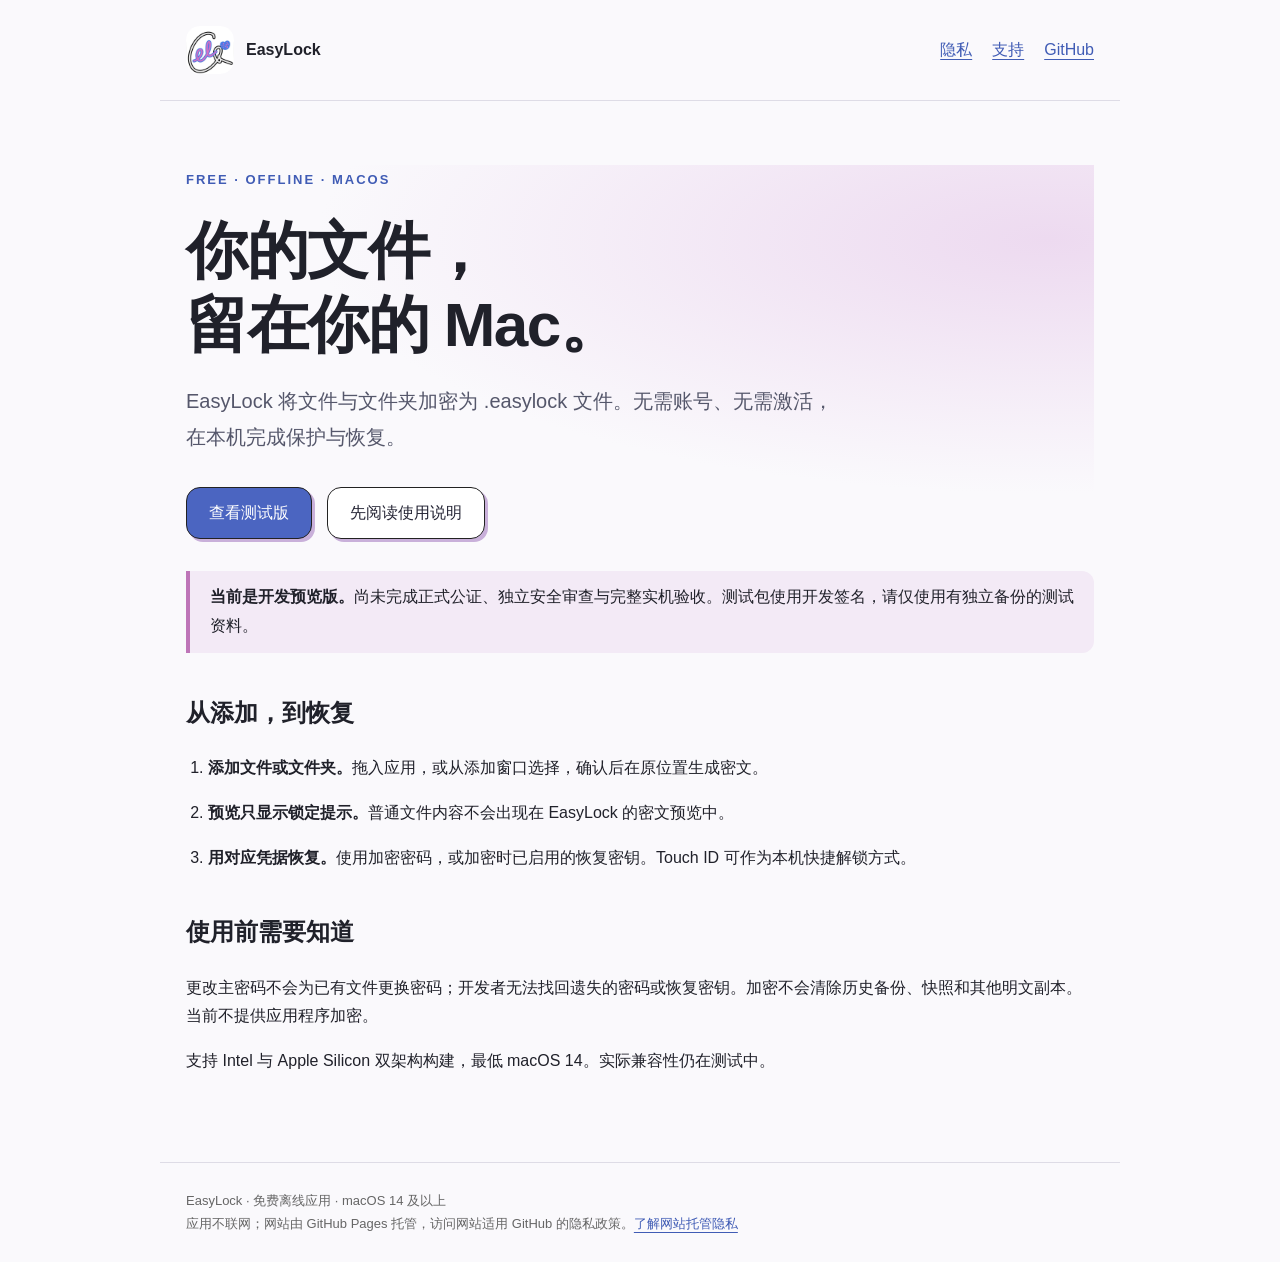
==== docs/index.html @ 99bdc1bb "Prepare preview release documentation and public support pages" ====
<!doctype html><html lang="zh-CN"><head><meta charset="utf-8"><meta name="viewport" content="width=device-width,initial-scale=1"><meta name="description" content="EasyLock：免费、离线的 macOS 文件加密工具。查看测试版本、隐私说明与使用支持。"><title>本地保护，轻松恢复 · EasyLock</title><link rel="icon" href="icon.png"><link rel="stylesheet" href="style.css"></head><body><header><a class="brand" href="index.html"><img src="icon.png" alt="">EasyLock</a><nav aria-label="主导航"><a href="privacy.html">隐私</a><a href="support.html">支持</a><a href="https://github.com/YQYQYQ123abc/EasyLock">GitHub</a></nav></header><main><section class="hero"><span class="eyebrow">FREE · OFFLINE · MACOS</span><h1>你的文件，<br>留在你的 Mac。</h1><p class="lead">EasyLock 将文件与文件夹加密为 .easylock 文件。无需账号、无需激活，在本机完成保护与恢复。</p><div class="actions"><a class="button primary" href="https://github.com/YQYQYQ123abc/EasyLock/releases/tag/v0.8.0-preview.1">查看测试版</a><a class="button" href="support.html">先阅读使用说明</a></div></section><p class="note"><strong>当前是开发预览版。</strong>尚未完成正式公证、独立安全审查与完整实机验收。测试包使用开发签名，请仅使用有独立备份的测试资料。</p><h2>从添加，到恢复</h2><ol class="steps"><li><strong>添加文件或文件夹。</strong>拖入应用，或从添加窗口选择，确认后在原位置生成密文。</li><li><strong>预览只显示锁定提示。</strong>普通文件内容不会出现在 EasyLock 的密文预览中。</li><li><strong>用对应凭据恢复。</strong>使用加密密码，或加密时已启用的恢复密钥。Touch ID 可作为本机快捷解锁方式。</li></ol><h2>使用前需要知道</h2><p>更改主密码不会为已有文件更换密码；开发者无法找回遗失的密码或恢复密钥。加密不会清除历史备份、快照和其他明文副本。当前不提供应用程序加密。</p><p>支持 Intel 与 Apple Silicon 双架构构建，最低 macOS 14。实际兼容性仍在测试中。</p></main><footer>EasyLock · 免费离线应用 · macOS 14 及以上<br>应用不联网；网站由 GitHub Pages 托管，访问网站适用 GitHub 的隐私政策。<a href="https://docs.github.com/en/site-policy/privacy-policies/github-general-privacy-statement">了解网站托管隐私</a></footer></body></html>
---- docs/style.css ----
*{box-sizing:border-box}body{margin:0;background:#faf9fc;color:#20212a;font:16px/1.8 -apple-system,BlinkMacSystemFont,"Segoe UI",sans-serif}a{color:#405cb5;text-underline-offset:4px}header,main,footer{max-width:960px;margin:auto;padding:26px}header{display:flex;align-items:center;justify-content:space-between;gap:20px;border-bottom:1px solid #dedce6}header img{width:48px;height:48px;border-radius:14px}.brand{display:flex;align-items:center;gap:12px;font-weight:750;color:inherit;text-decoration:none}nav{display:flex;gap:20px;flex-wrap:wrap}main{padding-top:64px;padding-bottom:70px}h1{font-size:clamp(36px,6vw,62px);line-height:1.2;letter-spacing:-1.5px;margin:20px 0}h2{margin-top:38px;font-size:24px}.lead{font-size:20px;color:#55576b;max-width:660px}.eyebrow{color:#405cb5;letter-spacing:2px;font-size:13px;font-weight:700}.hero{background:radial-gradient(at 95% 20%,#eddaf0,transparent 60%)}.actions{display:flex;gap:15px;flex-wrap:wrap;margin:32px 0}.button{display:inline-block;border:1.5px solid #222;border-radius:14px;padding:11px 22px;text-decoration:none;background:#fff;color:#252535;box-shadow:3px 3px 0 #c9b0da}.primary{background:#4b65c1;color:white}.note{border-left:4px solid #be75b8;padding:12px 20px;background:#f3eaf6;border-radius:0 12px 12px 0}.steps{padding-left:22px}.steps li{margin:16px 0}.policy{white-space:pre-wrap;overflow-wrap:anywhere;max-width:780px}footer{font-size:13px;color:#666;border-top:1px solid #dedce6}a:focus-visible{outline:3px solid #be75b8;outline-offset:4px}@media(max-width:600px){header{align-items:flex-start}nav{gap:12px}main{padding-top:38px}}
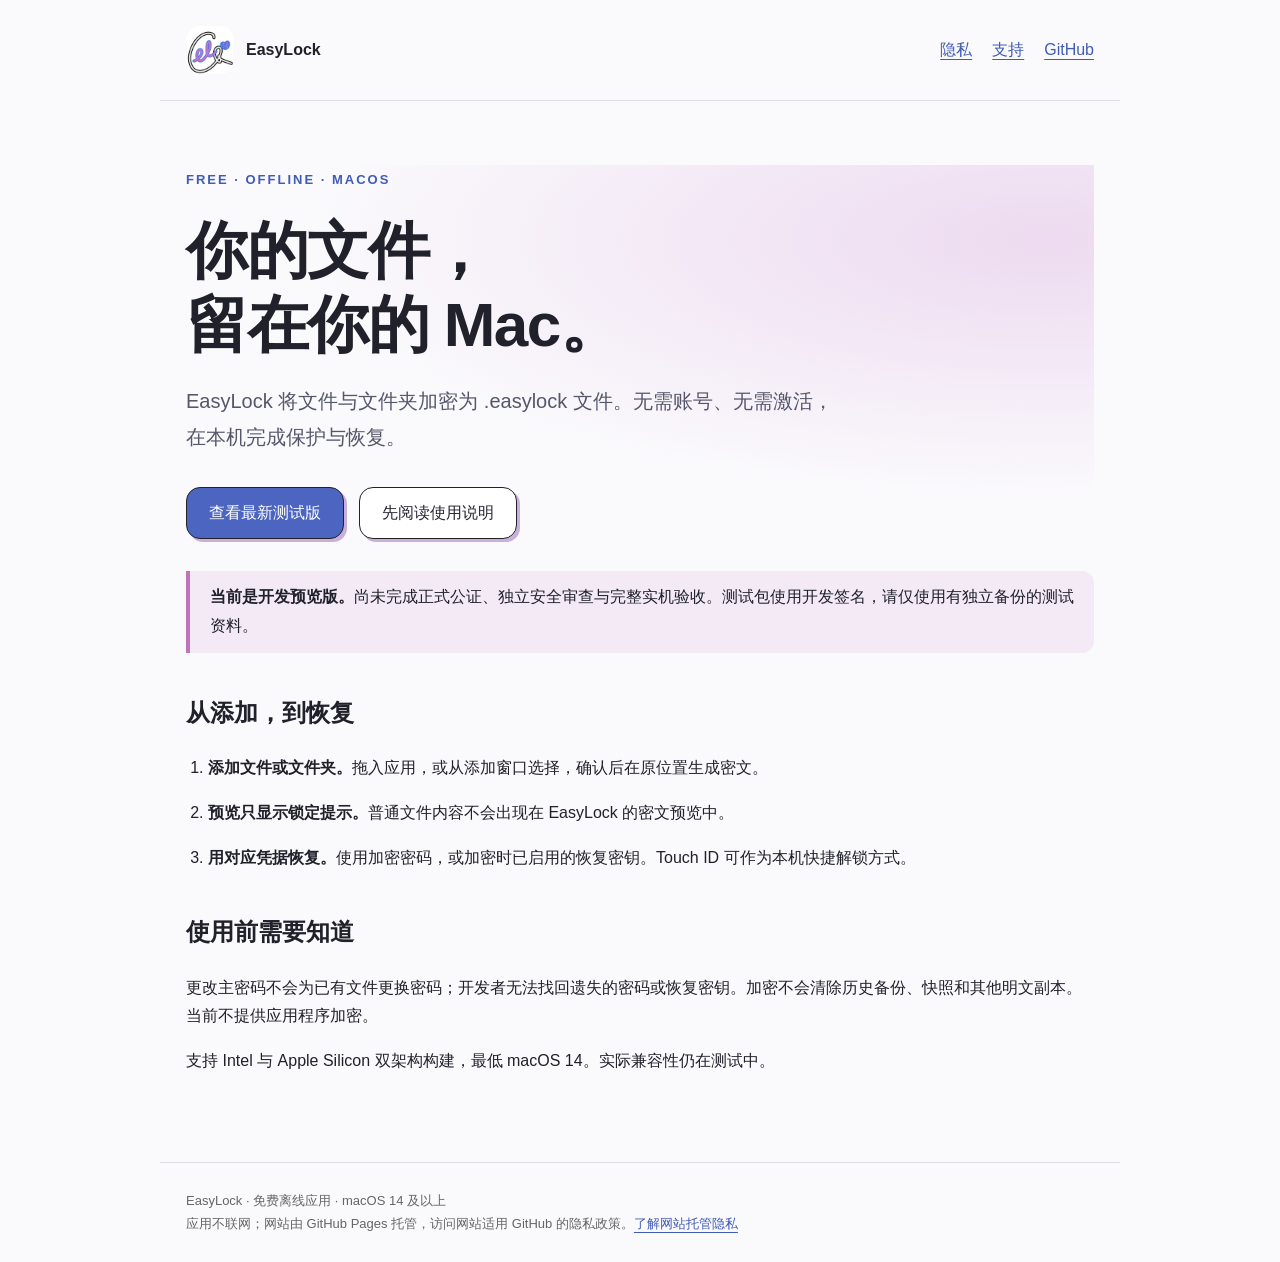
==== commit 8d1e47f5: "Release 0.8.1 preview with refreshed native interface" ====
--- a/docs/index.html
+++ b/docs/index.html
@@ -1 +1 @@
-<!doctype html><html lang="zh-CN"><head><meta charset="utf-8"><meta name="viewport" content="width=device-width,initial-scale=1"><meta name="description" content="EasyLock：免费、离线的 macOS 文件加密工具。查看测试版本、隐私说明与使用支持。"><title>本地保护，轻松恢复 · EasyLock</title><link rel="icon" href="icon.png"><link rel="stylesheet" href="style.css"></head><body><header><a class="brand" href="index.html"><img src="icon.png" alt="">EasyLock</a><nav aria-label="主导航"><a href="privacy.html">隐私</a><a href="support.html">支持</a><a href="https://github.com/YQYQYQ123abc/EasyLock">GitHub</a></nav></header><main><section class="hero"><span class="eyebrow">FREE · OFFLINE · MACOS</span><h1>你的文件，<br>留在你的 Mac。</h1><p class="lead">EasyLock 将文件与文件夹加密为 .easylock 文件。无需账号、无需激活，在本机完成保护与恢复。</p><div class="actions"><a class="button primary" href="https://github.com/YQYQYQ123abc/EasyLock/releases/tag/v0.8.0-preview.1">查看测试版</a><a class="button" href="support.html">先阅读使用说明</a></div></section><p class="note"><strong>当前是开发预览版。</strong>尚未完成正式公证、独立安全审查与完整实机验收。测试包使用开发签名，请仅使用有独立备份的测试资料。</p><h2>从添加，到恢复</h2><ol class="steps"><li><strong>添加文件或文件夹。</strong>拖入应用，或从添加窗口选择，确认后在原位置生成密文。</li><li><strong>预览只显示锁定提示。</strong>普通文件内容不会出现在 EasyLock 的密文预览中。</li><li><strong>用对应凭据恢复。</strong>使用加密密码，或加密时已启用的恢复密钥。Touch ID 可作为本机快捷解锁方式。</li></ol><h2>使用前需要知道</h2><p>更改主密码不会为已有文件更换密码；开发者无法找回遗失的密码或恢复密钥。加密不会清除历史备份、快照和其他明文副本。当前不提供应用程序加密。</p><p>支持 Intel 与 Apple Silicon 双架构构建，最低 macOS 14。实际兼容性仍在测试中。</p></main><footer>EasyLock · 免费离线应用 · macOS 14 及以上<br>应用不联网；网站由 GitHub Pages 托管，访问网站适用 GitHub 的隐私政策。<a href="https://docs.github.com/en/site-policy/privacy-policies/github-general-privacy-statement">了解网站托管隐私</a></footer></body></html>+<!doctype html><html lang="zh-CN"><head><meta charset="utf-8"><meta name="viewport" content="width=device-width,initial-scale=1"><meta name="description" content="EasyLock：免费、离线的 macOS 文件加密工具。查看最新测试版本、隐私说明与使用支持。"><title>本地保护，轻松恢复 · EasyLock</title><link rel="icon" href="icon.png"><link rel="stylesheet" href="style.css"></head><body><header><a class="brand" href="index.html"><img src="icon.png" alt="">EasyLock</a><nav aria-label="主导航"><a href="privacy.html">隐私</a><a href="support.html">支持</a><a href="https://github.com/YQYQYQ123abc/EasyLock">GitHub</a></nav></header><main><section class="hero"><span class="eyebrow">FREE · OFFLINE · MACOS</span><h1>你的文件，<br>留在你的 Mac。</h1><p class="lead">EasyLock 将文件与文件夹加密为 .easylock 文件。无需账号、无需激活，在本机完成保护与恢复。</p><div class="actions"><a class="button primary" href="https://github.com/YQYQYQ123abc/EasyLock/releases">查看最新测试版</a><a class="button" href="support.html">先阅读使用说明</a></div></section><p class="note"><strong>当前是开发预览版。</strong>尚未完成正式公证、独立安全审查与完整实机验收。测试包使用开发签名，请仅使用有独立备份的测试资料。</p><h2>从添加，到恢复</h2><ol class="steps"><li><strong>添加文件或文件夹。</strong>拖入应用，或从添加窗口选择，确认后在原位置生成密文。</li><li><strong>预览只显示锁定提示。</strong>普通文件内容不会出现在 EasyLock 的密文预览中。</li><li><strong>用对应凭据恢复。</strong>使用加密密码，或加密时已启用的恢复密钥。Touch ID 可作为本机快捷解锁方式。</li></ol><h2>使用前需要知道</h2><p>更改主密码不会为已有文件更换密码；开发者无法找回遗失的密码或恢复密钥。加密不会清除历史备份、快照和其他明文副本。当前不提供应用程序加密。</p><p>支持 Intel 与 Apple Silicon 双架构构建，最低 macOS 14。实际兼容性仍在测试中。</p></main><footer>EasyLock · 免费离线应用 · macOS 14 及以上<br>应用不联网；网站由 GitHub Pages 托管，访问网站适用 GitHub 的隐私政策。<a href="https://docs.github.com/en/site-policy/privacy-policies/github-general-privacy-statement">了解网站托管隐私</a></footer></body></html>
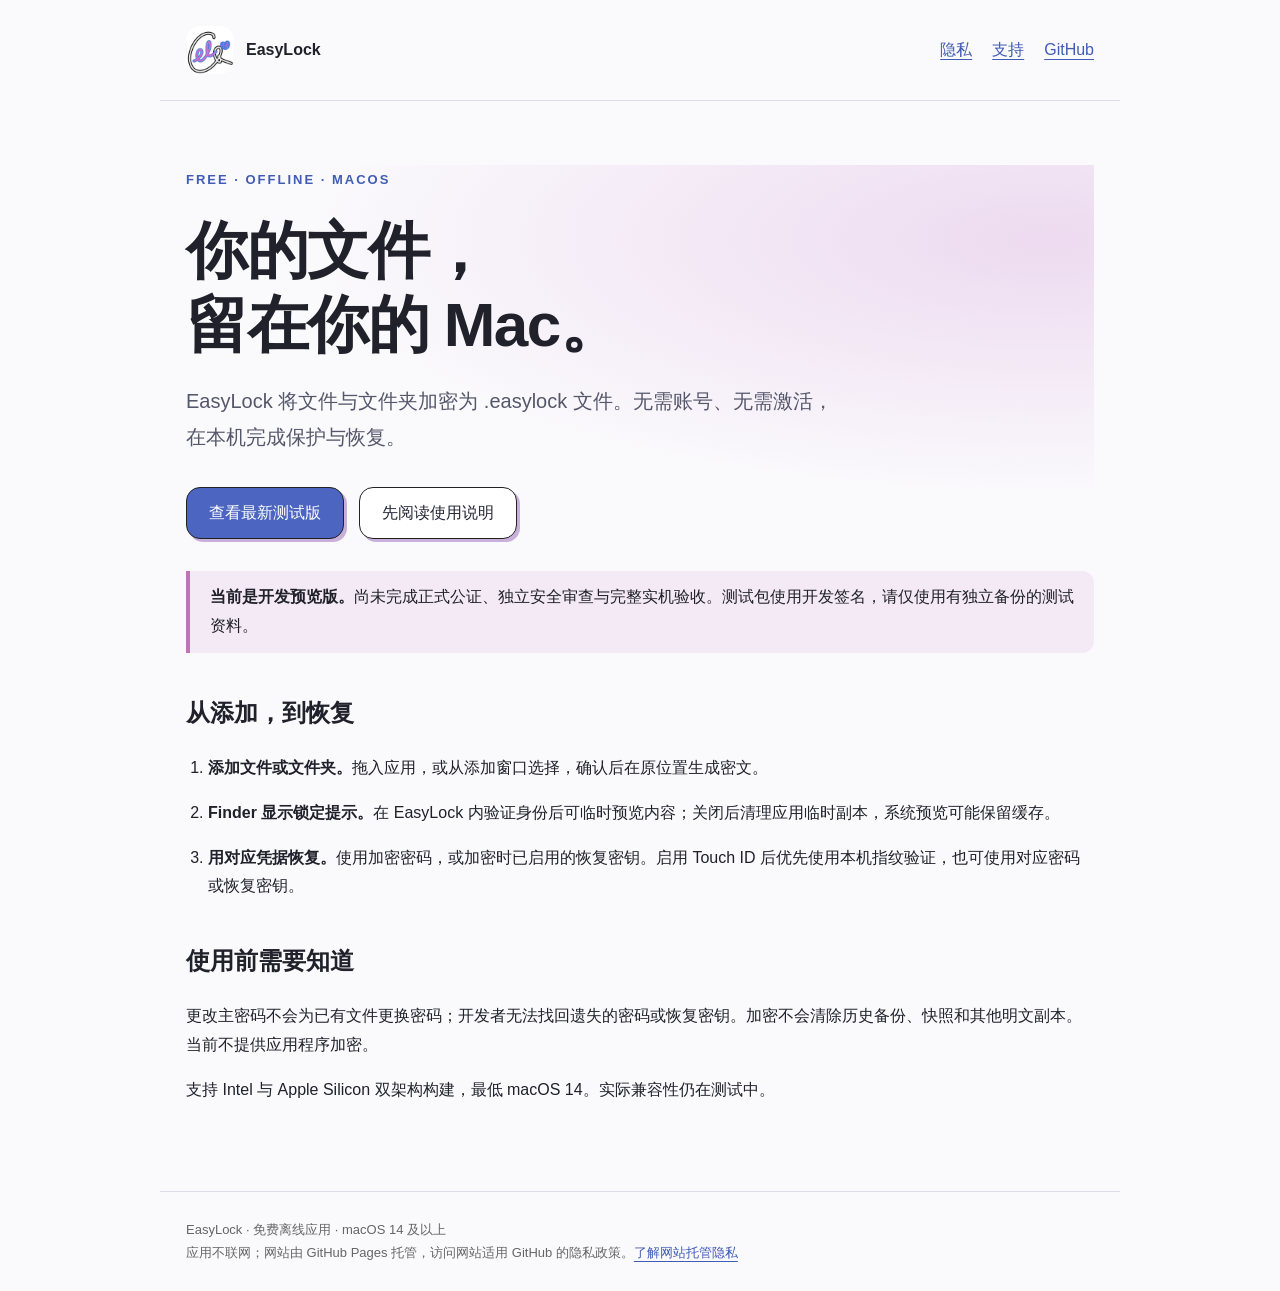
==== commit 1c8e2b58: "Release 0.8.2 preview build 13 with private preview and Touch ID priority" ====
--- a/docs/index.html
+++ b/docs/index.html
@@ -1 +1 @@
-<!doctype html><html lang="zh-CN"><head><meta charset="utf-8"><meta name="viewport" content="width=device-width,initial-scale=1"><meta name="description" content="EasyLock：免费、离线的 macOS 文件加密工具。查看最新测试版本、隐私说明与使用支持。"><title>本地保护，轻松恢复 · EasyLock</title><link rel="icon" href="icon.png"><link rel="stylesheet" href="style.css"></head><body><header><a class="brand" href="index.html"><img src="icon.png" alt="">EasyLock</a><nav aria-label="主导航"><a href="privacy.html">隐私</a><a href="support.html">支持</a><a href="https://github.com/YQYQYQ123abc/EasyLock">GitHub</a></nav></header><main><section class="hero"><span class="eyebrow">FREE · OFFLINE · MACOS</span><h1>你的文件，<br>留在你的 Mac。</h1><p class="lead">EasyLock 将文件与文件夹加密为 .easylock 文件。无需账号、无需激活，在本机完成保护与恢复。</p><div class="actions"><a class="button primary" href="https://github.com/YQYQYQ123abc/EasyLock/releases">查看最新测试版</a><a class="button" href="support.html">先阅读使用说明</a></div></section><p class="note"><strong>当前是开发预览版。</strong>尚未完成正式公证、独立安全审查与完整实机验收。测试包使用开发签名，请仅使用有独立备份的测试资料。</p><h2>从添加，到恢复</h2><ol class="steps"><li><strong>添加文件或文件夹。</strong>拖入应用，或从添加窗口选择，确认后在原位置生成密文。</li><li><strong>预览只显示锁定提示。</strong>普通文件内容不会出现在 EasyLock 的密文预览中。</li><li><strong>用对应凭据恢复。</strong>使用加密密码，或加密时已启用的恢复密钥。Touch ID 可作为本机快捷解锁方式。</li></ol><h2>使用前需要知道</h2><p>更改主密码不会为已有文件更换密码；开发者无法找回遗失的密码或恢复密钥。加密不会清除历史备份、快照和其他明文副本。当前不提供应用程序加密。</p><p>支持 Intel 与 Apple Silicon 双架构构建，最低 macOS 14。实际兼容性仍在测试中。</p></main><footer>EasyLock · 免费离线应用 · macOS 14 及以上<br>应用不联网；网站由 GitHub Pages 托管，访问网站适用 GitHub 的隐私政策。<a href="https://docs.github.com/en/site-policy/privacy-policies/github-general-privacy-statement">了解网站托管隐私</a></footer></body></html>+<!doctype html><html lang="zh-CN"><head><meta charset="utf-8"><meta name="viewport" content="width=device-width,initial-scale=1"><meta name="description" content="EasyLock：免费、离线的 macOS 文件加密工具。查看最新测试版本、隐私说明与使用支持。"><title>本地保护，轻松恢复 · EasyLock</title><link rel="icon" href="icon.png"><link rel="stylesheet" href="style.css"></head><body><header><a class="brand" href="index.html"><img src="icon.png" alt="">EasyLock</a><nav aria-label="主导航"><a href="privacy.html">隐私</a><a href="support.html">支持</a><a href="https://github.com/YQYQYQ123abc/EasyLock">GitHub</a></nav></header><main><section class="hero"><span class="eyebrow">FREE · OFFLINE · MACOS</span><h1>你的文件，<br>留在你的 Mac。</h1><p class="lead">EasyLock 将文件与文件夹加密为 .easylock 文件。无需账号、无需激活，在本机完成保护与恢复。</p><div class="actions"><a class="button primary" href="https://github.com/YQYQYQ123abc/EasyLock/releases">查看最新测试版</a><a class="button" href="support.html">先阅读使用说明</a></div></section><p class="note"><strong>当前是开发预览版。</strong>尚未完成正式公证、独立安全审查与完整实机验收。测试包使用开发签名，请仅使用有独立备份的测试资料。</p><h2>从添加，到恢复</h2><ol class="steps"><li><strong>添加文件或文件夹。</strong>拖入应用，或从添加窗口选择，确认后在原位置生成密文。</li><li><strong>Finder 显示锁定提示。</strong>在 EasyLock 内验证身份后可临时预览内容；关闭后清理应用临时副本，系统预览可能保留缓存。</li><li><strong>用对应凭据恢复。</strong>使用加密密码，或加密时已启用的恢复密钥。启用 Touch ID 后优先使用本机指纹验证，也可使用对应密码或恢复密钥。</li></ol><h2>使用前需要知道</h2><p>更改主密码不会为已有文件更换密码；开发者无法找回遗失的密码或恢复密钥。加密不会清除历史备份、快照和其他明文副本。当前不提供应用程序加密。</p><p>支持 Intel 与 Apple Silicon 双架构构建，最低 macOS 14。实际兼容性仍在测试中。</p></main><footer>EasyLock · 免费离线应用 · macOS 14 及以上<br>应用不联网；网站由 GitHub Pages 托管，访问网站适用 GitHub 的隐私政策。<a href="https://docs.github.com/en/site-policy/privacy-policies/github-general-privacy-statement">了解网站托管隐私</a></footer></body></html>
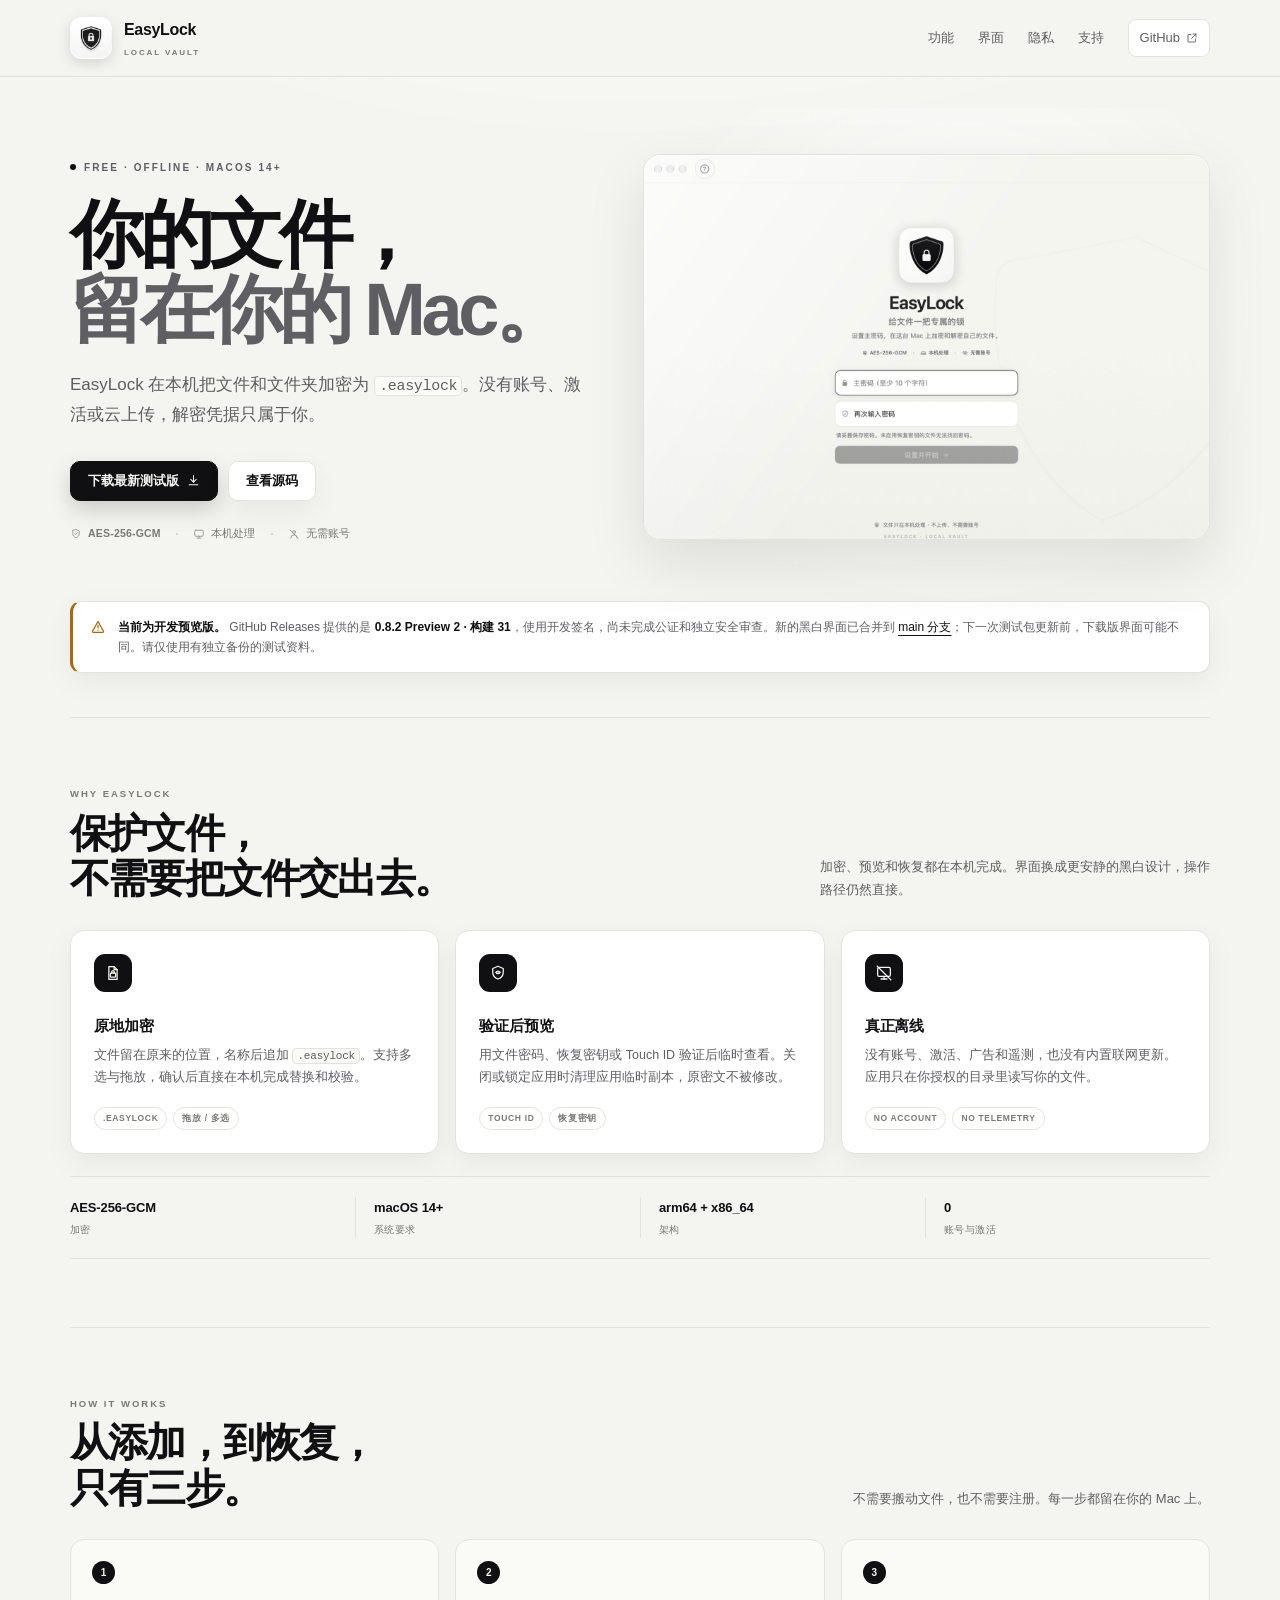
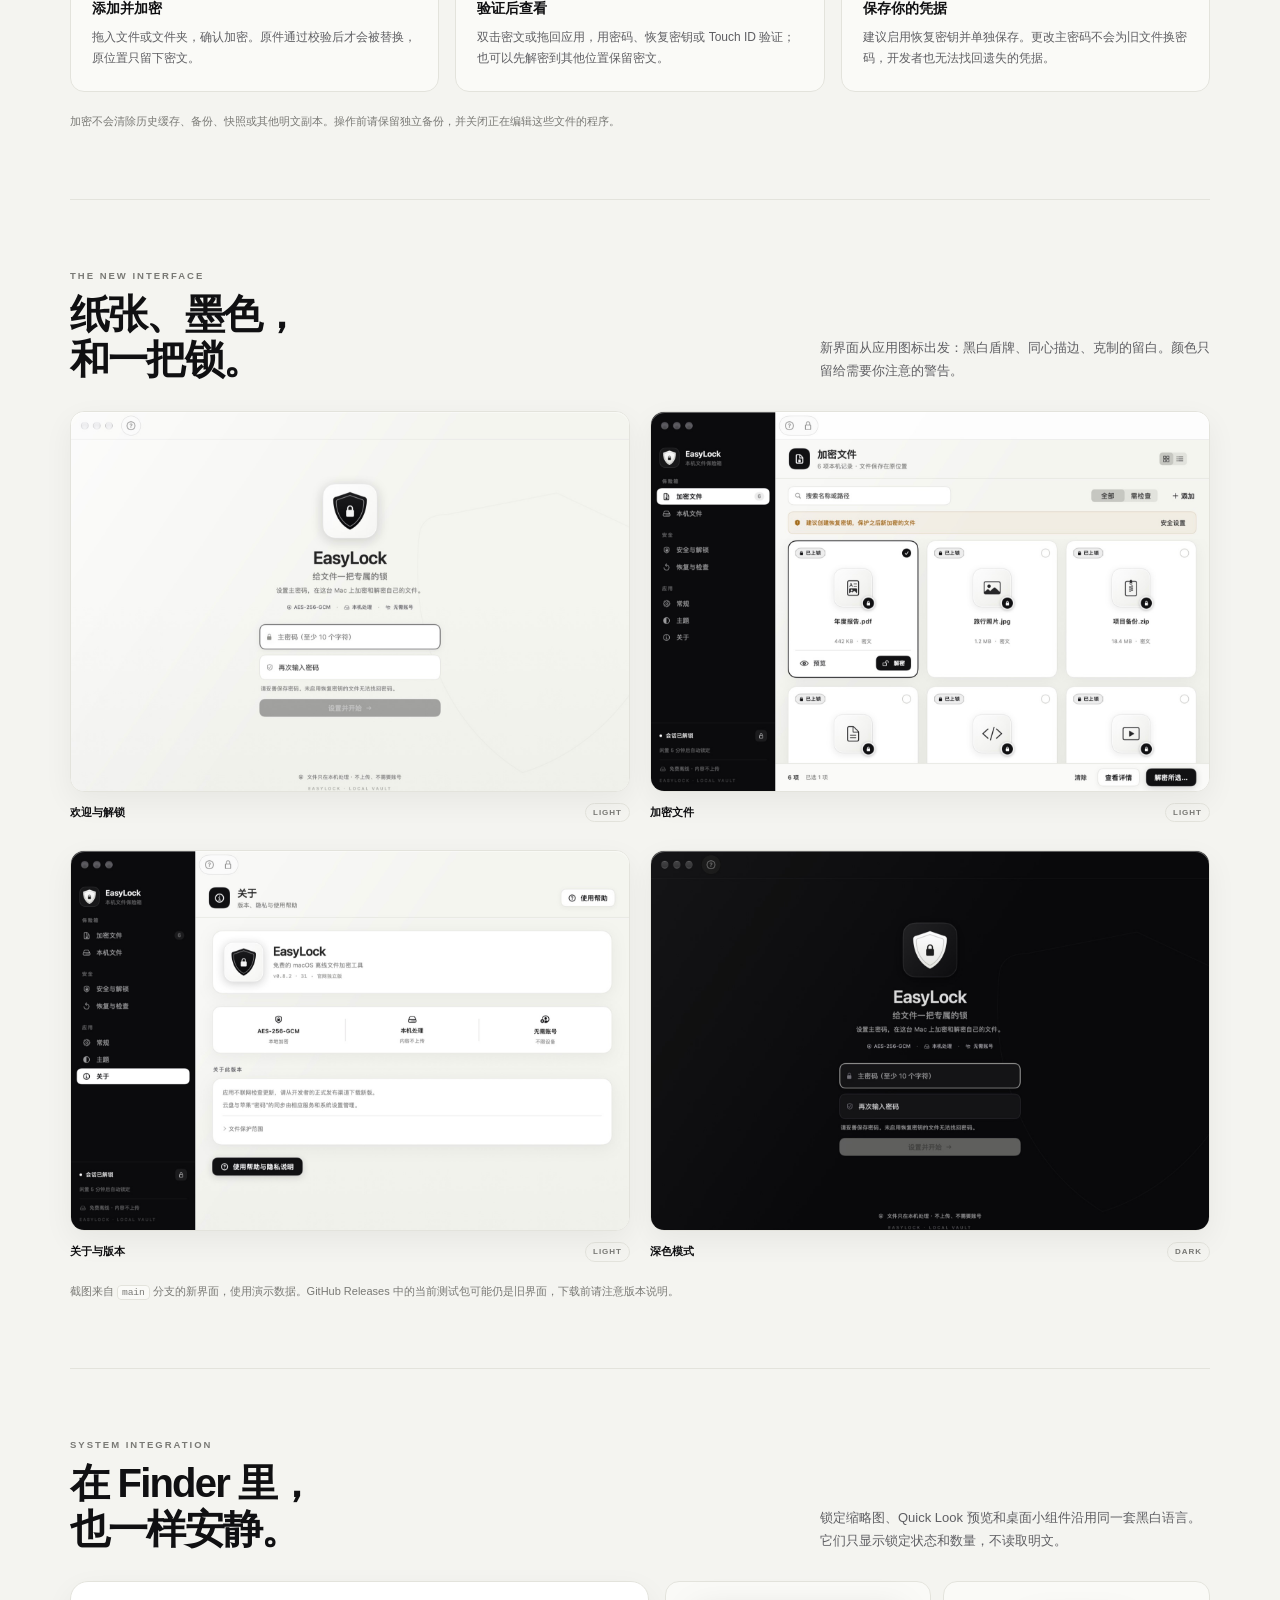
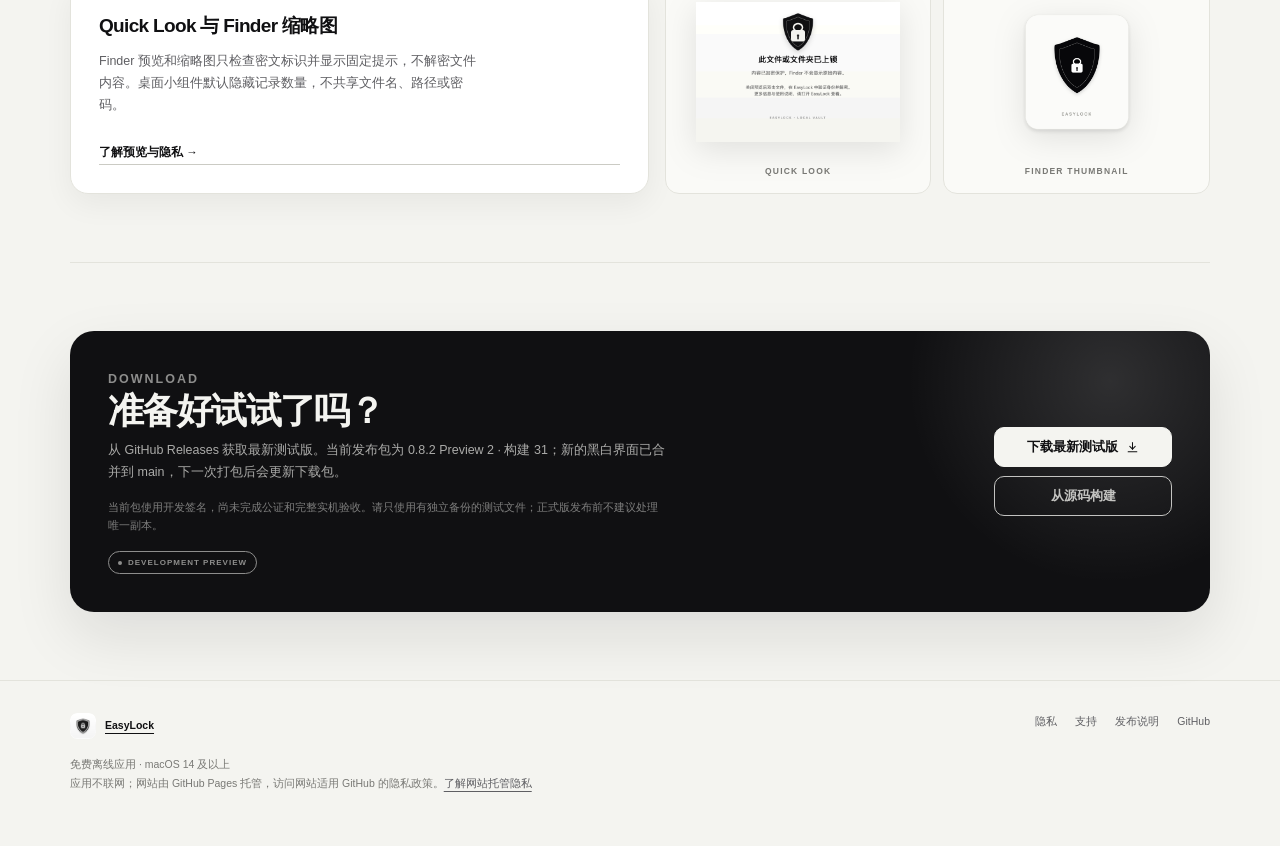
==== commit 0541832f: "Refresh GitHub Pages site for the monochrome redesign Rebuild the landing, support and privacy pages" ====
--- a/docs/index.html
+++ b/docs/index.html
@@ -1 +1,263 @@
-<!doctype html><html lang="zh-CN"><head><meta charset="utf-8"><meta name="viewport" content="width=device-width,initial-scale=1"><meta name="description" content="EasyLock：免费、离线的 macOS 文件加密工具。查看最新测试版本、隐私说明与使用支持。"><title>本地保护，轻松恢复 · EasyLock</title><link rel="icon" href="icon.png"><link rel="stylesheet" href="style.css"></head><body><header><a class="brand" href="index.html"><img src="icon.png" alt="">EasyLock</a><nav aria-label="主导航"><a href="privacy.html">隐私</a><a href="support.html">支持</a><a href="https://github.com/YQYQYQ123abc/EasyLock">GitHub</a></nav></header><main><section class="hero"><span class="eyebrow">FREE · OFFLINE · MACOS</span><h1>你的文件，<br>留在你的 Mac。</h1><p class="lead">EasyLock 将文件与文件夹加密为 .easylock 文件。无需账号、无需激活，在本机完成保护与恢复。</p><div class="actions"><a class="button primary" href="https://github.com/YQYQYQ123abc/EasyLock/releases">查看最新测试版</a><a class="button" href="support.html">先阅读使用说明</a></div></section><p class="note"><strong>当前是开发预览版。</strong>尚未完成正式公证、独立安全审查与完整实机验收。测试包使用开发签名，请仅使用有独立备份的测试资料。</p><h2>从添加，到恢复</h2><ol class="steps"><li><strong>添加文件或文件夹。</strong>拖入应用，或从添加窗口选择，确认后在原位置生成密文。</li><li><strong>Finder 显示锁定提示。</strong>在 EasyLock 内验证身份后可临时预览内容；关闭后清理应用临时副本，系统预览可能保留缓存。</li><li><strong>用对应凭据恢复。</strong>使用加密密码，或加密时已启用的恢复密钥。启用 Touch ID 后优先使用本机指纹验证，也可使用对应密码或恢复密钥。</li></ol><h2>使用前需要知道</h2><p>更改主密码不会为已有文件更换密码；开发者无法找回遗失的密码或恢复密钥。加密不会清除历史备份、快照和其他明文副本。当前不提供应用程序加密。</p><p>支持 Intel 与 Apple Silicon 双架构构建，最低 macOS 14。实际兼容性仍在测试中。</p></main><footer>EasyLock · 免费离线应用 · macOS 14 及以上<br>应用不联网；网站由 GitHub Pages 托管，访问网站适用 GitHub 的隐私政策。<a href="https://docs.github.com/en/site-policy/privacy-policies/github-general-privacy-statement">了解网站托管隐私</a></footer></body></html>+<!doctype html>
+<html lang="zh-CN">
+<head>
+  <meta charset="utf-8">
+  <meta name="viewport" content="width=device-width,initial-scale=1">
+  <meta name="description" content="EasyLock：免费、离线的 macOS 文件加密工具。新的黑白界面、Quick Look、Finder 缩略图和桌面小组件。">
+  <title>EasyLock · 你的文件，留在你的 Mac</title>
+  <link rel="icon" href="icon.png">
+  <link rel="apple-touch-icon" href="icon.png">
+  <meta name="theme-color" content="#f4f4f0" media="(prefers-color-scheme: light)">
+  <meta name="theme-color" content="#09090a" media="(prefers-color-scheme: dark)">
+  <meta property="og:type" content="website">
+  <meta property="og:title" content="EasyLock · 你的文件，留在你的 Mac">
+  <meta property="og:description" content="免费、离线的 macOS 文件加密工具。新的黑白界面、Quick Look、Finder 缩略图和桌面小组件。">
+  <meta property="og:image" content="https://yqyqyq123abc.github.io/EasyLock/screens/library.jpg">
+  <meta property="og:url" content="https://yqyqyq123abc.github.io/EasyLock/">
+  <link rel="stylesheet" href="style.css">
+</head>
+<body>
+  <a class="skip-link" href="#main">跳到主要内容</a>
+
+  <header class="site-header">
+    <div class="wrap header-inner">
+      <a class="brand" href="index.html" aria-label="EasyLock 首页">
+        <img src="icon.png" width="42" height="42" alt="">
+        <span>
+          <span class="brand-name">EasyLock</span>
+          <span class="brand-sub">LOCAL VAULT</span>
+        </span>
+      </a>
+      <nav class="nav" aria-label="主导航">
+        <a class="nav-optional" href="#features">功能</a>
+        <a class="nav-optional" href="#screens">界面</a>
+        <a href="privacy.html">隐私</a>
+        <a href="support.html">支持</a>
+        <a class="nav-github" href="https://github.com/YQYQYQ123abc/EasyLock" target="_blank" rel="noopener">
+          GitHub
+          <svg viewBox="0 0 24 24" fill="none" stroke="currentColor" stroke-width="1.8" stroke-linecap="round" stroke-linejoin="round" aria-hidden="true"><path d="M14 4h6v6"/><path d="M20 4l-9 9"/><path d="M19 14v5a1 1 0 0 1-1 1H5a1 1 0 0 1-1-1V6a1 1 0 0 1 1-1h5"/></svg>
+        </a>
+      </nav>
+    </div>
+  </header>
+
+  <main id="main" class="wrap">
+    <section class="hero">
+      <div class="hero-copy">
+        <p class="eyebrow"><span class="eyebrow-dot"></span>FREE · OFFLINE · MACOS 14+</p>
+        <h1>你的文件，<br><span>留在你的 Mac。</span></h1>
+        <p class="lead">EasyLock 在本机把文件和文件夹加密为 <code>.easylock</code>。没有账号、激活或云上传，解密凭据只属于你。</p>
+        <div class="actions">
+          <a class="button primary" href="https://github.com/YQYQYQ123abc/EasyLock/releases">
+            下载最新测试版
+            <svg viewBox="0 0 24 24" fill="none" stroke="currentColor" stroke-width="1.9" stroke-linecap="round" stroke-linejoin="round" aria-hidden="true"><path d="M12 3v12"/><path d="M7 10l5 5 5-5"/><path d="M4 20h16"/></svg>
+          </a>
+          <a class="button" href="https://github.com/YQYQYQ123abc/EasyLock" target="_blank" rel="noopener">查看源码</a>
+        </div>
+        <div class="hero-meta">
+          <span><svg viewBox="0 0 24 24" fill="none" stroke="currentColor" stroke-width="1.7" stroke-linecap="round" stroke-linejoin="round" aria-hidden="true"><path d="M12 3l6.5 2.8V11c0 4.1-2.7 7.2-6.5 8.7C8.2 18.2 5.5 15.1 5.5 11V5.8z"/><path d="M9.2 11.6l2 2 3.7-4.1"/></svg>AES-256-GCM</span>
+          <i class="dot" aria-hidden="true"></i>
+          <span><svg viewBox="0 0 24 24" fill="none" stroke="currentColor" stroke-width="1.7" stroke-linecap="round" stroke-linejoin="round" aria-hidden="true"><rect x="3.5" y="4.5" width="17" height="12" rx="2"/><path d="M8 20h8"/><path d="M12 16.5V20"/></svg>本机处理</span>
+          <i class="dot" aria-hidden="true"></i>
+          <span><svg viewBox="0 0 24 24" fill="none" stroke="currentColor" stroke-width="1.7" stroke-linecap="round" stroke-linejoin="round" aria-hidden="true"><circle cx="12" cy="8" r="3"/><path d="M5.5 20a6.5 6.5 0 0 1 13 0"/><path d="M4 4l16 16"/></svg>无需账号</span>
+        </div>
+      </div>
+      <div class="hero-visual">
+        <div class="window">
+          <picture>
+            <source srcset="screens/welcome-dark.jpg" media="(prefers-color-scheme: dark)">
+            <img src="screens/welcome.jpg" width="1600" height="1086" alt="EasyLock 新版的欢迎与解锁界面，使用黑白盾牌图标" fetchpriority="high">
+          </picture>
+        </div>
+      </div>
+    </section>
+
+    <p class="notice">
+      <svg viewBox="0 0 24 24" fill="none" stroke="currentColor" stroke-width="1.8" stroke-linecap="round" stroke-linejoin="round" aria-hidden="true"><path d="M12 3.8l8.2 14.4a1.2 1.2 0 0 1-1 1.8H4.8a1.2 1.2 0 0 1-1-1.8z"/><path d="M12 9v4.5"/><path d="M12 16.8h.01"/></svg>
+      <span><strong>当前为开发预览版。</strong> GitHub Releases 提供的是 <strong>0.8.2 Preview 2 · 构建 31</strong>，使用开发签名，尚未完成公证和独立安全审查。新的黑白界面已合并到 <a href="https://github.com/YQYQYQ123abc/EasyLock/tree/main" target="_blank" rel="noopener">main 分支</a>；下一次测试包更新前，下载版界面可能不同。请仅使用有独立备份的测试资料。</span>
+    </p>
+
+    <section class="section" id="features">
+      <div class="section-head">
+        <div>
+          <p class="section-kicker">WHY EASYLOCK</p>
+          <h2 class="section-title">保护文件，<br>不需要把文件交出去。</h2>
+        </div>
+        <p class="section-copy">加密、预览和恢复都在本机完成。界面换成更安静的黑白设计，操作路径仍然直接。</p>
+      </div>
+
+      <div class="grid-3">
+        <article class="card">
+          <div class="icon-tile">
+            <svg viewBox="0 0 24 24" fill="none" stroke="currentColor" stroke-width="1.7" stroke-linecap="round" stroke-linejoin="round" aria-hidden="true"><path d="M6.5 3.5h7l4 4v13h-11z"/><path d="M13.5 3.5v4h4"/><rect x="8.5" y="12" width="7" height="5.5" rx="1.2"/><path d="M10.2 12v-1.4a1.8 1.8 0 0 1 3.6 0V12"/></svg>
+          </div>
+          <h3>原地加密</h3>
+          <p>文件留在原来的位置，名称后追加 <code>.easylock</code>。支持多选与拖放，确认后直接在本机完成替换和校验。</p>
+          <div class="pill-row"><span class="pill">.EASYLOCK</span><span class="pill">拖放 / 多选</span></div>
+        </article>
+
+        <article class="card">
+          <div class="icon-tile">
+            <svg viewBox="0 0 24 24" fill="none" stroke="currentColor" stroke-width="1.7" stroke-linecap="round" stroke-linejoin="round" aria-hidden="true"><path d="M12 3l7 3v5c0 4.3-2.9 7.6-7 9-4.1-1.4-7-4.7-7-9V6z"/><path d="M9 11.2s1.2-1.7 3-1.7 3 1.7 3 1.7-1.2 1.7-3 1.7-3-1.7-3-1.7z"/><circle cx="12" cy="11.2" r=".8" fill="currentColor" stroke="none"/></svg>
+          </div>
+          <h3>验证后预览</h3>
+          <p>用文件密码、恢复密钥或 Touch ID 验证后临时查看。关闭或锁定应用时清理应用临时副本，原密文不被修改。</p>
+          <div class="pill-row"><span class="pill">TOUCH ID</span><span class="pill">恢复密钥</span></div>
+        </article>
+
+        <article class="card">
+          <div class="icon-tile">
+            <svg viewBox="0 0 24 24" fill="none" stroke="currentColor" stroke-width="1.7" stroke-linecap="round" stroke-linejoin="round" aria-hidden="true"><rect x="3.5" y="4.5" width="17" height="12" rx="2"/><path d="M8 20h8"/><path d="M12 16.5V20"/><path d="M3 3l18 18"/></svg>
+          </div>
+          <h3>真正离线</h3>
+          <p>没有账号、激活、广告和遥测，也没有内置联网更新。应用只在你授权的目录里读写你的文件。</p>
+          <div class="pill-row"><span class="pill">NO ACCOUNT</span><span class="pill">NO TELEMETRY</span></div>
+        </article>
+      </div>
+
+      <ul class="spec-strip" aria-label="产品规格">
+        <li><strong>AES-256-GCM</strong><span>加密</span></li>
+        <li><strong>macOS 14+</strong><span>系统要求</span></li>
+        <li><strong>arm64 + x86_64</strong><span>架构</span></li>
+        <li><strong>0</strong><span>账号与激活</span></li>
+      </ul>
+    </section>
+
+    <section class="section" id="how">
+      <div class="section-head">
+        <div>
+          <p class="section-kicker">HOW IT WORKS</p>
+          <h2 class="section-title">从添加，到恢复，<br>只有三步。</h2>
+        </div>
+        <p class="section-copy">不需要搬动文件，也不需要注册。每一步都留在你的 Mac 上。</p>
+      </div>
+      <div class="steps">
+        <article class="step">
+          <div class="step-num">1</div>
+          <h3>添加并加密</h3>
+          <p>拖入文件或文件夹，确认加密。原件通过校验后才会被替换，原位置只留下密文。</p>
+        </article>
+        <article class="step">
+          <div class="step-num">2</div>
+          <h3>验证后查看</h3>
+          <p>双击密文或拖回应用，用密码、恢复密钥或 Touch ID 验证；也可以先解密到其他位置保留密文。</p>
+        </article>
+        <article class="step">
+          <div class="step-num">3</div>
+          <h3>保存你的凭据</h3>
+          <p>建议启用恢复密钥并单独保存。更改主密码不会为旧文件换密码，开发者也无法找回遗失的凭据。</p>
+        </article>
+      </div>
+      <p class="section-note">加密不会清除历史缓存、备份、快照或其他明文副本。操作前请保留独立备份，并关闭正在编辑这些文件的程序。</p>
+    </section>
+
+    <section class="section" id="screens">
+      <div class="section-head">
+        <div>
+          <p class="section-kicker">THE NEW INTERFACE</p>
+          <h2 class="section-title">纸张、墨色，<br>和一把锁。</h2>
+        </div>
+        <p class="section-copy">新界面从应用图标出发：黑白盾牌、同心描边、克制的留白。颜色只留给需要你注意的警告。</p>
+      </div>
+
+      <div class="gallery">
+        <figure class="figure">
+          <div class="window">
+            <img src="screens/welcome.jpg" width="1600" height="1086" alt="EasyLock 欢迎与解锁页面的新界面" loading="lazy" decoding="async">
+          </div>
+          <figcaption><strong>欢迎与解锁</strong><span class="tag">LIGHT</span></figcaption>
+        </figure>
+        <figure class="figure">
+          <div class="window">
+            <img src="screens/library.jpg" width="1600" height="1086" alt="EasyLock 加密文件页面的新界面，显示黑白文件卡片" loading="lazy" decoding="async">
+          </div>
+          <figcaption><strong>加密文件</strong><span class="tag">LIGHT</span></figcaption>
+        </figure>
+        <figure class="figure">
+          <div class="window">
+            <img src="screens/about.jpg" width="1600" height="1086" alt="EasyLock 关于页面与版本信息" loading="lazy" decoding="async">
+          </div>
+          <figcaption><strong>关于与版本</strong><span class="tag">LIGHT</span></figcaption>
+        </figure>
+        <figure class="figure">
+          <div class="window">
+            <img src="screens/welcome-dark.jpg" width="1600" height="1086" alt="EasyLock 深色模式下的欢迎与解锁页面" loading="lazy" decoding="async">
+          </div>
+          <figcaption><strong>深色模式</strong><span class="tag">DARK</span></figcaption>
+        </figure>
+      </div>
+
+      <p class="section-note">截图来自 <code>main</code> 分支的新界面，使用演示数据。GitHub Releases 中的当前测试包可能仍是旧界面，下载前请注意版本说明。</p>
+    </section>
+
+    <section class="section" id="system">
+      <div class="section-head">
+        <div>
+          <p class="section-kicker">SYSTEM INTEGRATION</p>
+          <h2 class="section-title">在 Finder 里，<br>也一样安静。</h2>
+        </div>
+        <p class="section-copy">锁定缩略图、Quick Look 预览和桌面小组件沿用同一套黑白语言。它们只显示锁定状态和数量，不读取明文。</p>
+      </div>
+
+      <div class="system">
+        <div class="system-copy">
+          <div>
+            <h3>Quick Look 与 Finder 缩略图</h3>
+            <p>Finder 预览和缩略图只检查密文标识并显示固定提示，不解密文件内容。桌面小组件默认隐藏记录数量，不共享文件名、路径或密码。</p>
+          </div>
+          <a class="text-link" href="privacy.html#preview">了解预览与隐私 →</a>
+        </div>
+        <div class="asset-grid">
+          <div class="asset">
+            <picture>
+              <source srcset="screens/quicklook-dark.png" media="(prefers-color-scheme: dark)">
+              <img src="screens/quicklook.png" width="640" height="440" alt="EasyLock 锁定文件的 Quick Look 预览卡片" loading="lazy" decoding="async">
+            </picture>
+            <span>QUICK LOOK</span>
+          </div>
+          <div class="asset">
+            <img src="screens/thumbnail.png" width="512" height="512" alt="EasyLock 锁定文件的 Finder 缩略图" loading="lazy" decoding="async">
+            <span>FINDER THUMBNAIL</span>
+          </div>
+        </div>
+      </div>
+    </section>
+
+    <section class="section" id="download">
+      <div class="download">
+        <div class="download-copy">
+          <p class="section-kicker">DOWNLOAD</p>
+          <h2>准备好试试了吗？</h2>
+          <p>从 GitHub Releases 获取最新测试版。当前发布包为 0.8.2 Preview 2 · 构建 31；新的黑白界面已合并到 main，下一次打包后会更新下载包。</p>
+          <p class="download-note">当前包使用开发签名，尚未完成公证和完整实机验收。请只使用有独立备份的测试文件；正式版发布前不建议处理唯一副本。</p>
+          <span class="download-status">DEVELOPMENT PREVIEW</span>
+        </div>
+        <div class="download-actions">
+          <a class="button primary" href="https://github.com/YQYQYQ123abc/EasyLock/releases">
+            下载最新测试版
+            <svg viewBox="0 0 24 24" fill="none" stroke="currentColor" stroke-width="1.9" stroke-linecap="round" stroke-linejoin="round" aria-hidden="true"><path d="M12 3v12"/><path d="M7 10l5 5 5-5"/><path d="M4 20h16"/></svg>
+          </a>
+          <a class="button" href="https://github.com/YQYQYQ123abc/EasyLock#构建与验证" target="_blank" rel="noopener">从源码构建</a>
+        </div>
+      </div>
+    </section>
+  </main>
+
+  <footer class="site-footer">
+    <div class="wrap">
+      <div class="footer-inner">
+        <div>
+          <a class="footer-brand" href="index.html"><img src="icon.png" width="26" height="26" alt="">EasyLock</a>
+          <p class="footer-note">免费离线应用 · macOS 14 及以上<br>应用不联网；网站由 GitHub Pages 托管，访问网站适用 GitHub 的隐私政策。<a href="https://docs.github.com/en/site-policy/privacy-policies/github-general-privacy-statement" target="_blank" rel="noopener">了解网站托管隐私</a></p>
+        </div>
+        <div class="footer-links">
+          <a href="privacy.html">隐私</a>
+          <a href="support.html">支持</a>
+          <a href="https://github.com/YQYQYQ123abc/EasyLock/blob/main/EasyLock/Distribution/ReleaseNotes/0.8.2-preview.2.md" target="_blank" rel="noopener">发布说明</a>
+          <a href="https://github.com/YQYQYQ123abc/EasyLock" target="_blank" rel="noopener">GitHub</a>
+        </div>
+      </div>
+    </div>
+  </footer>
+</body>
+</html>
--- a/docs/style.css
+++ b/docs/style.css
@@ -1 +1,651 @@
-*{box-sizing:border-box}body{margin:0;background:#faf9fc;color:#20212a;font:16px/1.8 -apple-system,BlinkMacSystemFont,"Segoe UI",sans-serif}a{color:#405cb5;text-underline-offset:4px}header,main,footer{max-width:960px;margin:auto;padding:26px}header{display:flex;align-items:center;justify-content:space-between;gap:20px;border-bottom:1px solid #dedce6}header img{width:48px;height:48px;border-radius:14px}.brand{display:flex;align-items:center;gap:12px;font-weight:750;color:inherit;text-decoration:none}nav{display:flex;gap:20px;flex-wrap:wrap}main{padding-top:64px;padding-bottom:70px}h1{font-size:clamp(36px,6vw,62px);line-height:1.2;letter-spacing:-1.5px;margin:20px 0}h2{margin-top:38px;font-size:24px}.lead{font-size:20px;color:#55576b;max-width:660px}.eyebrow{color:#405cb5;letter-spacing:2px;font-size:13px;font-weight:700}.hero{background:radial-gradient(at 95% 20%,#eddaf0,transparent 60%)}.actions{display:flex;gap:15px;flex-wrap:wrap;margin:32px 0}.button{display:inline-block;border:1.5px solid #222;border-radius:14px;padding:11px 22px;text-decoration:none;background:#fff;color:#252535;box-shadow:3px 3px 0 #c9b0da}.primary{background:#4b65c1;color:white}.note{border-left:4px solid #be75b8;padding:12px 20px;background:#f3eaf6;border-radius:0 12px 12px 0}.steps{padding-left:22px}.steps li{margin:16px 0}.policy{white-space:pre-wrap;overflow-wrap:anywhere;max-width:780px}footer{font-size:13px;color:#666;border-top:1px solid #dedce6}a:focus-visible{outline:3px solid #be75b8;outline-offset:4px}@media(max-width:600px){header{align-items:flex-start}nav{gap:12px}main{padding-top:38px}}+/* EasyLock site — ink & paper, matching the monochrome shield icon. */
+:root {
+  color-scheme: light dark;
+  --paper: #f4f4f0;
+  --surface: #ffffff;
+  --surface-2: #fafaf7;
+  --surface-3: #efefe9;
+  --ink: #101012;
+  --muted: #5f5f63;
+  --faint: #797975;
+  --line: #e3e3dc;
+  --line-strong: #cbcbc4;
+  --warning: #a66a0c;
+  --warning-bg: rgba(166, 106, 12, 0.07);
+  --halo: rgba(255, 255, 255, 0.78);
+  --glow: rgba(16, 16, 18, 0.055);
+  --header-bg: rgba(244, 244, 240, 0.84);
+  --shadow: 0 24px 60px rgba(16, 16, 18, 0.10);
+  --shadow-soft: 0 10px 30px rgba(16, 16, 18, 0.055);
+  --radius-xl: 24px;
+  --radius-lg: 18px;
+  --radius-md: 14px;
+  --radius-sm: 10px;
+}
+
+@media (prefers-color-scheme: dark) {
+  :root {
+    --paper: #09090a;
+    --surface: #141416;
+    --surface-2: #19191c;
+    --surface-3: #1f1f23;
+    --ink: #f6f6f2;
+    --muted: #acacb2;
+    --faint: #8b8b92;
+    --line: #2a2a2e;
+    --line-strong: #3c3c41;
+    --warning: #e2b35e;
+    --warning-bg: rgba(226, 179, 94, 0.08);
+    --halo: rgba(255, 255, 255, 0.055);
+    --glow: rgba(255, 255, 255, 0.045);
+    --header-bg: rgba(9, 9, 10, 0.82);
+    --shadow: 0 24px 60px rgba(0, 0, 0, 0.48);
+    --shadow-soft: 0 10px 30px rgba(0, 0, 0, 0.34);
+  }
+}
+
+* { box-sizing: border-box; }
+html { scroll-behavior: smooth; }
+body {
+  margin: 0;
+  background: var(--paper);
+  color: var(--ink);
+  font-family: -apple-system, BlinkMacSystemFont, "SF Pro Text", "Segoe UI", sans-serif;
+  font-size: 16px;
+  line-height: 1.7;
+  -webkit-font-smoothing: antialiased;
+  text-rendering: optimizeLegibility;
+  overflow-x: hidden;
+}
+body::before {
+  content: "";
+  position: fixed;
+  inset: 0;
+  z-index: -1;
+  pointer-events: none;
+  background: radial-gradient(ellipse 80% 45% at 50% -12%, var(--halo), transparent 66%);
+}
+::selection { background: var(--ink); color: var(--paper); }
+img { display: block; max-width: 100%; }
+picture { display: block; }
+a { color: var(--ink); text-underline-offset: 4px; }
+p { margin: 0 0 1em; }
+p:last-child { margin-bottom: 0; }
+code {
+  padding: 1px 4px;
+  border: 1px solid var(--line);
+  border-radius: 4px;
+  background: var(--surface-2);
+  font: 0.88em ui-monospace, SFMono-Regular, Menlo, monospace;
+  letter-spacing: -0.02em;
+}
+h1, h2, h3 { text-wrap: balance; }
+:focus-visible { outline: 2px solid var(--ink); outline-offset: 3px; }
+[id] { scroll-margin-top: 96px; }
+.skip-link {
+  position: absolute;
+  left: 16px;
+  top: -80px;
+  z-index: 100;
+  padding: 10px 14px;
+  border-radius: 8px;
+  background: var(--ink);
+  color: var(--paper);
+  font-size: 12px;
+  text-decoration: none;
+}
+.skip-link:focus { top: 16px; }
+
+.wrap { width: min(1140px, calc(100% - 56px)); margin-inline: auto; }
+
+/* Header */
+.site-header {
+  position: sticky;
+  top: 0;
+  z-index: 50;
+  border-bottom: 1px solid var(--line);
+  background: var(--header-bg);
+  -webkit-backdrop-filter: saturate(1.2) blur(18px);
+  backdrop-filter: saturate(1.2) blur(18px);
+}
+.header-inner {
+  min-height: 76px;
+  display: flex;
+  align-items: center;
+  justify-content: space-between;
+  gap: 24px;
+}
+.brand {
+  display: flex;
+  align-items: center;
+  gap: 12px;
+  color: inherit;
+  text-decoration: none;
+  flex: 0 0 auto;
+}
+.brand img {
+  width: 42px;
+  height: 42px;
+  border-radius: 12px;
+  background: #fff;
+  box-shadow: 0 4px 14px rgba(0, 0, 0, 0.14);
+}
+.brand-name { font-size: 16px; font-weight: 700; letter-spacing: -0.02em; line-height: 1.1; }
+.brand-sub {
+  display: block;
+  margin-top: 3px;
+  font-size: 8px;
+  font-weight: 700;
+  letter-spacing: 1.9px;
+  color: var(--faint);
+}
+.nav { display: flex; align-items: center; gap: 24px; font-size: 13px; font-weight: 500; }
+.nav a { color: var(--muted); text-decoration: none; white-space: nowrap; }
+.nav a:hover, .nav a[aria-current="page"] { color: var(--ink); }
+.nav a[aria-current="page"] { font-weight: 650; }
+.nav-github {
+  display: inline-flex;
+  align-items: center;
+  gap: 6px;
+  padding: 7px 11px;
+  border: 1px solid var(--line);
+  border-radius: 8px;
+  background: var(--surface);
+}
+.nav-github:hover { border-color: var(--line-strong); }
+.nav-github svg { width: 12px; height: 12px; }
+
+/* Buttons */
+.button {
+  display: inline-flex;
+  align-items: center;
+  justify-content: center;
+  gap: 8px;
+  min-height: 40px;
+  padding: 10px 17px;
+  border: 1px solid var(--line);
+  border-radius: var(--radius-sm);
+  background: var(--surface);
+  color: var(--ink);
+  box-shadow: var(--shadow-soft);
+  text-decoration: none;
+  font-size: 13px;
+  font-weight: 600;
+  line-height: 1.2;
+  white-space: nowrap;
+  transition: transform 160ms ease, box-shadow 160ms ease, border-color 160ms ease;
+}
+.button:hover { transform: translateY(-1px); border-color: var(--line-strong); box-shadow: var(--shadow); }
+.button.primary {
+  background: var(--ink);
+  color: var(--paper);
+  border-color: var(--ink);
+  box-shadow: 0 9px 22px rgba(0, 0, 0, 0.17);
+}
+.button.primary:hover { box-shadow: 0 13px 30px rgba(0, 0, 0, 0.22); }
+.button svg { width: 13px; height: 13px; flex: 0 0 auto; }
+.actions { display: flex; flex-wrap: wrap; gap: 10px; margin-top: 30px; }
+
+/* Hero */
+.hero {
+  display: grid;
+  grid-template-columns: minmax(0, 1.02fr) minmax(0, 1.12fr);
+  gap: 56px;
+  align-items: center;
+  padding: 74px 0 40px;
+}
+.eyebrow {
+  display: inline-flex;
+  align-items: center;
+  gap: 8px;
+  margin: 0;
+  font-size: 10px;
+  font-weight: 700;
+  letter-spacing: 2.1px;
+  color: var(--muted);
+  text-transform: uppercase;
+}
+.eyebrow-dot { width: 6px; height: 6px; border-radius: 50%; background: var(--ink); }
+.hero h1 {
+  margin: 20px 0 22px;
+  font-size: clamp(44px, 6.2vw, 74px);
+  line-height: 1.01;
+  letter-spacing: -0.06em;
+  font-weight: 650;
+}
+.hero h1 span { color: var(--muted); }
+.lead { max-width: 560px; color: var(--muted); font-size: 17px; line-height: 1.8; }
+.hero-meta {
+  display: flex;
+  flex-wrap: wrap;
+  align-items: center;
+  gap: 9px 15px;
+  margin-top: 24px;
+  color: var(--faint);
+  font-size: 10.5px;
+  font-weight: 550;
+  letter-spacing: 0.2px;
+}
+.hero-meta span { display: inline-flex; align-items: center; gap: 6px; }
+.hero-meta svg { width: 12px; height: 12px; opacity: 0.8; }
+.hero-meta .dot { display: inline-block; width: 2px; height: 2px; border-radius: 50%; background: var(--line-strong); }
+.hero-visual { position: relative; }
+.hero-visual::before {
+  content: "";
+  position: absolute;
+  inset: -12% -9% -16%;
+  z-index: 0;
+  border-radius: 44px;
+  background: radial-gradient(circle at 55% 40%, var(--halo), transparent 68%);
+  pointer-events: none;
+}
+.hero-visual .window { position: relative; z-index: 1; }
+
+.window {
+  position: relative;
+  overflow: hidden;
+  border: 1px solid var(--line);
+  border-radius: var(--radius-lg);
+  background: var(--surface);
+  box-shadow: var(--shadow);
+}
+.window img { width: 100%; height: auto; }
+.window::after {
+  content: "";
+  position: absolute;
+  inset: 0;
+  border-radius: inherit;
+  box-shadow: inset 0 1px 0 rgba(255, 255, 255, 0.35);
+  pointer-events: none;
+}
+
+/* Status / notice */
+.notice {
+  display: flex;
+  align-items: flex-start;
+  gap: 12px;
+  margin: 18px 0 0;
+  padding: 15px 17px;
+  border: 1px solid var(--line);
+  border-left: 3px solid var(--warning);
+  border-radius: 11px;
+  background: var(--surface);
+  color: var(--muted);
+  box-shadow: var(--shadow-soft);
+  font-size: 12px;
+  line-height: 1.7;
+}
+.notice svg { flex: 0 0 auto; width: 16px; height: 16px; margin-top: 2px; color: var(--warning); }
+.notice strong { color: var(--ink); font-weight: 600; }
+.notice a { color: var(--ink); }
+.notice + .section { margin-top: 44px; }
+
+/* Sections */
+.section { padding: 68px 0; border-top: 1px solid var(--line); }
+.section-head {
+  display: flex;
+  align-items: flex-end;
+  justify-content: space-between;
+  gap: 36px;
+  margin-bottom: 28px;
+}
+.section-kicker {
+  margin: 0 0 8px;
+  font-size: 9.5px;
+  font-weight: 700;
+  letter-spacing: 2px;
+  color: var(--faint);
+  text-transform: uppercase;
+}
+.section-title {
+  margin: 0;
+  font-size: clamp(28px, 4vw, 40px);
+  line-height: 1.14;
+  letter-spacing: -0.045em;
+  font-weight: 650;
+}
+.section-copy { max-width: 390px; margin: 0; color: var(--muted); font-size: 13px; line-height: 1.75; }
+.section-note { margin: 20px 0 0; color: var(--faint); font-size: 11px; }
+
+/* Feature cards */
+.grid-3 { display: grid; grid-template-columns: repeat(3, minmax(0, 1fr)); gap: 16px; }
+.card {
+  padding: 23px;
+  border: 1px solid var(--line);
+  border-radius: var(--radius-md);
+  background: var(--surface);
+  box-shadow: var(--shadow-soft);
+}
+.icon-tile {
+  display: grid;
+  place-items: center;
+  width: 38px;
+  height: 38px;
+  margin-bottom: 22px;
+  border-radius: 11px;
+  background: var(--ink);
+  color: var(--paper);
+}
+.icon-tile svg { width: 18px; height: 18px; }
+.card h3 { margin: 0 0 7px; font-size: 14.5px; letter-spacing: -0.01em; }
+.card p { margin: 0; color: var(--muted); font-size: 12.5px; line-height: 1.75; }
+.pill-row { display: flex; flex-wrap: wrap; gap: 6px; margin-top: 18px; }
+.pill {
+  display: inline-flex;
+  align-items: center;
+  padding: 3px 8px;
+  border: 1px solid var(--line);
+  border-radius: 99px;
+  color: var(--faint);
+  font-size: 8.5px;
+  font-weight: 600;
+  letter-spacing: 0.65px;
+}
+
+.spec-strip {
+  display: grid;
+  grid-template-columns: repeat(4, minmax(0, 1fr));
+  gap: 0;
+  margin: 22px 0 0;
+  padding: 20px 0;
+  border-top: 1px solid var(--line);
+  border-bottom: 1px solid var(--line);
+  list-style: none;
+}
+.spec-strip li { padding: 0 18px; border-left: 1px solid var(--line); }
+.spec-strip li:first-child { border-left: 0; padding-left: 0; }
+.spec-strip strong { display: block; font-size: 13px; font-weight: 650; letter-spacing: -0.01em; }
+.spec-strip span { display: block; margin-top: 3px; color: var(--faint); font-size: 9.5px; letter-spacing: 0.4px; }
+
+/* Steps */
+.steps { display: grid; grid-template-columns: repeat(3, minmax(0, 1fr)); gap: 16px; counter-reset: step; }
+.step {
+  padding: 21px 21px 23px;
+  border: 1px solid var(--line);
+  border-radius: var(--radius-md);
+  background: var(--surface-2);
+}
+.step-num {
+  display: grid;
+  place-items: center;
+  width: 23px;
+  height: 23px;
+  margin-bottom: 14px;
+  border-radius: 50%;
+  background: var(--ink);
+  color: var(--paper);
+  font-size: 10px;
+  font-weight: 700;
+}
+.step h3 { margin: 0 0 6px; font-size: 13.5px; }
+.step p { margin: 0; color: var(--muted); font-size: 12px; line-height: 1.7; }
+
+/* Screenshot gallery */
+.gallery { display: grid; grid-template-columns: repeat(2, minmax(0, 1fr)); gap: 28px 20px; }
+.figure { margin: 0; }
+.figure figcaption {
+  display: flex;
+  align-items: center;
+  justify-content: space-between;
+  gap: 12px;
+  margin-top: 11px;
+  color: var(--muted);
+  font-size: 10.5px;
+}
+.figure figcaption strong { color: var(--ink); font-weight: 600; }
+.figure figcaption .tag {
+  color: var(--faint);
+  font-size: 8px;
+  font-weight: 700;
+  letter-spacing: 1px;
+  border: 1px solid var(--line);
+  border-radius: 99px;
+  padding: 2px 7px;
+}
+.figure .window { border-radius: var(--radius-md); box-shadow: var(--shadow-soft); }
+
+/* System integration */
+.system { display: grid; grid-template-columns: 1.03fr 0.97fr; gap: 16px; align-items: stretch; }
+.system-copy {
+  display: flex;
+  flex-direction: column;
+  justify-content: space-between;
+  gap: 26px;
+  padding: 28px;
+  border: 1px solid var(--line);
+  border-radius: var(--radius-lg);
+  background: var(--surface);
+  box-shadow: var(--shadow-soft);
+}
+.system-copy h3 { margin: 0 0 9px; font-size: 19px; letter-spacing: -0.035em; }
+.system-copy p { margin: 0; color: var(--muted); font-size: 12.5px; line-height: 1.75; max-width: 380px; }
+.asset-grid { display: grid; grid-template-columns: 1fr 1fr; gap: 12px; }
+.asset {
+  display: flex;
+  flex-direction: column;
+  align-items: center;
+  justify-content: space-between;
+  gap: 14px;
+  min-height: 210px;
+  padding: 20px 14px 15px;
+  border: 1px solid var(--line);
+  border-radius: var(--radius-md);
+  background: var(--surface-2);
+  text-align: center;
+}
+.asset img { width: auto; max-height: 140px; object-fit: contain; filter: drop-shadow(0 8px 16px rgba(0, 0, 0, 0.10)); }
+.asset span { color: var(--faint); font-size: 8.5px; font-weight: 650; letter-spacing: 1.2px; }
+.text-link { color: var(--ink); font-size: 11.5px; font-weight: 600; text-decoration: none; border-bottom: 1px solid var(--line-strong); padding-bottom: 2px; }
+.text-link:hover { border-color: var(--ink); }
+
+/* Download */
+.download {
+  display: flex;
+  align-items: center;
+  justify-content: space-between;
+  gap: 40px;
+  padding: 38px;
+  border-radius: var(--radius-xl);
+  background: var(--ink);
+  color: var(--paper);
+  box-shadow: var(--shadow);
+  overflow: hidden;
+  position: relative;
+}
+.download::after {
+  content: "";
+  position: absolute;
+  right: -110px;
+  top: -160px;
+  width: 420px;
+  height: 420px;
+  border-radius: 50%;
+  background: radial-gradient(circle, rgba(255, 255, 255, 0.13), transparent 68%);
+  pointer-events: none;
+}
+.download-copy { position: relative; z-index: 1; max-width: 560px; }
+.download .section-kicker { color: inherit; opacity: 0.55; }
+.download h2 { margin: 0 0 9px; font-size: clamp(27px, 4vw, 36px); line-height: 1.12; letter-spacing: -0.045em; color: inherit; }
+.download p { margin: 0; color: inherit; opacity: 0.68; font-size: 12.5px; line-height: 1.75; }
+.download-actions { position: relative; z-index: 1; display: flex; flex-direction: column; gap: 9px; flex: 0 0 auto; }
+.download .button { min-width: 178px; box-shadow: none; }
+.download .button:not(.primary) { border-color: currentColor; background: transparent; color: inherit; opacity: 0.78; }
+.download .button.primary { background: var(--paper); color: var(--ink); border-color: var(--paper); }
+.download-status {
+  display: inline-flex;
+  align-items: center;
+  gap: 6px;
+  margin-top: 16px;
+  padding: 4px 9px;
+  border: 1px solid currentColor;
+  border-radius: 99px;
+  color: inherit;
+  opacity: 0.55;
+  font-size: 8px;
+  font-weight: 700;
+  letter-spacing: 1px;
+}
+.download-status::before { content: ""; width: 4px; height: 4px; border-radius: 50%; background: currentColor; }
+.download-note { margin-top: 14px !important; opacity: 0.48 !important; font-size: 10.5px !important; }
+.download-note a { color: inherit; }
+
+/* Subpage hero + docs layout */
+.page-hero { padding: 66px 0 34px; border-bottom: 1px solid var(--line); }
+.page-hero h1 { margin: 16px 0 16px; font-size: clamp(38px, 5.6vw, 60px); line-height: 1.05; letter-spacing: -0.055em; font-weight: 650; }
+.page-hero .lead { max-width: 720px; font-size: 15px; }
+.docs-layout {
+  display: grid;
+  grid-template-columns: 190px minmax(0, 1fr);
+  gap: 52px;
+  align-items: start;
+  padding: 44px 0 80px;
+}
+.docs-nav {
+  position: sticky;
+  top: 102px;
+  display: flex;
+  flex-direction: column;
+  gap: 2px;
+  font-size: 11.5px;
+}
+.docs-nav .docs-nav-title {
+  margin: 0 0 10px;
+  color: var(--faint);
+  font-size: 8.5px;
+  font-weight: 700;
+  letter-spacing: 1.6px;
+  text-transform: uppercase;
+}
+.docs-nav a { padding: 6px 9px; border-radius: 6px; color: var(--muted); text-decoration: none; }
+.docs-nav a:hover { background: var(--surface-2); color: var(--ink); }
+.docs-content { min-width: 0; max-width: 780px; }
+.docs-section {
+  margin-bottom: 14px;
+  padding: 24px;
+  border: 1px solid var(--line);
+  border-radius: var(--radius-md);
+  background: var(--surface);
+  box-shadow: var(--shadow-soft);
+}
+.docs-section h2 { margin: 0 0 9px; font-size: 18px; letter-spacing: -0.025em; }
+.docs-section p, .docs-section li { color: var(--muted); font-size: 12.5px; line-height: 1.82; }
+.docs-section ul { margin: 8px 0 0; padding-left: 20px; }
+.docs-section li { margin: 4px 0; }
+.docs-section p:last-child { margin-bottom: 0; }
+code {
+  padding: 1px 4px;
+  border: 1px solid var(--line);
+  border-radius: 4px;
+  background: var(--surface-2);
+  font: 0.88em ui-monospace, SFMono-Regular, Menlo, monospace;
+  letter-spacing: -0.02em;
+}
+.meta-strip {
+  display: flex;
+  flex-wrap: wrap;
+  gap: 8px 18px;
+  margin-bottom: 18px;
+  padding: 11px 14px;
+  border: 1px solid var(--line);
+  border-radius: 9px;
+  background: var(--surface-2);
+  color: var(--faint);
+  font-size: 10px;
+}
+.meta-strip strong { color: var(--muted); font-weight: 600; }
+.faq { display: flex; flex-direction: column; gap: 9px; }
+details {
+  padding: 0 16px;
+  border: 1px solid var(--line);
+  border-radius: var(--radius-sm);
+  background: var(--surface-2);
+}
+summary {
+  display: flex;
+  align-items: center;
+  justify-content: space-between;
+  gap: 16px;
+  padding: 14px 0;
+  color: var(--ink);
+  cursor: pointer;
+  font-size: 12.5px;
+  font-weight: 600;
+  list-style: none;
+}
+summary::-webkit-details-marker { display: none; }
+summary::after { content: "+"; color: var(--faint); font-size: 16px; font-weight: 400; line-height: 1; }
+details[open] summary::after { content: "−"; }
+details .faq-body { padding: 0 0 15px; color: var(--muted); font-size: 12px; line-height: 1.8; }
+details .faq-body p:last-child { margin-bottom: 0; }
+code {
+  padding: 1px 4px;
+  border: 1px solid var(--line);
+  border-radius: 4px;
+  background: var(--surface-2);
+  font: 0.88em ui-monospace, SFMono-Regular, Menlo, monospace;
+  letter-spacing: -0.02em;
+}
+.inline-actions { display: flex; flex-wrap: wrap; gap: 9px; margin-top: 22px; }
+.support-grid { display: grid; grid-template-columns: 1fr 1fr; gap: 14px; margin-bottom: 14px; }
+.support-card { padding: 21px; border: 1px solid var(--line); border-radius: var(--radius-md); background: var(--surface); box-shadow: var(--shadow-soft); }
+.support-card h2 { margin: 0 0 7px; font-size: 16px; letter-spacing: -0.02em; }
+.support-card p { margin: 0; color: var(--muted); font-size: 12px; line-height: 1.75; }
+.support-card .pill { margin-top: 13px; }
+
+/* Footer */
+.site-footer { padding: 32px 0 54px; border-top: 1px solid var(--line); color: var(--muted); font-size: 10.5px; }
+.footer-inner { display: flex; align-items: flex-start; justify-content: space-between; gap: 32px; flex-wrap: wrap; }
+.footer-brand { display: flex; align-items: center; gap: 9px; color: var(--ink); font-weight: 650; }
+.footer-brand img { width: 26px; height: 26px; border-radius: 7px; }
+.footer-links { display: flex; align-items: center; gap: 18px; flex-wrap: wrap; }
+.footer-links a { color: var(--muted); text-decoration: none; }
+.footer-links a:hover { color: var(--ink); }
+.footer-note { max-width: 620px; margin-top: 16px; line-height: 1.75; color: var(--faint); }
+.footer-note a { color: var(--muted); }
+
+/* Responsive */
+@media (max-width: 960px) {
+  .hero { grid-template-columns: 1fr; gap: 40px; padding-top: 56px; }
+  .hero-visual { max-width: 760px; }
+  .section-head { flex-direction: column; align-items: flex-start; gap: 12px; }
+  .section-copy { max-width: 620px; }
+  .grid-3 { grid-template-columns: repeat(2, minmax(0, 1fr)); }
+  .grid-3 .card:last-child { grid-column: span 2; }
+  .system { grid-template-columns: 1fr; }
+  .docs-layout { grid-template-columns: 1fr; gap: 26px; }
+  .docs-nav { position: static; flex-direction: row; flex-wrap: wrap; gap: 4px; padding-bottom: 4px; border-bottom: 1px solid var(--line); }
+  .docs-nav .docs-nav-title { display: none; }
+  .docs-nav a { border: 1px solid var(--line); background: var(--surface); }
+  .docs-content { max-width: none; }
+}
+
+@media (max-width: 720px) {
+  .wrap { width: calc(100% - 36px); }
+  .header-inner { min-height: 68px; gap: 12px; }
+  .brand img { width: 36px; height: 36px; border-radius: 10px; }
+  .brand-name { font-size: 14px; }
+  .nav { gap: 14px; font-size: 11.5px; }
+  .nav .nav-optional { display: none; }
+  .nav-github { padding: 6px 8px; }
+  .hero { padding-top: 44px; }
+  .hero h1 { font-size: clamp(38px, 11vw, 56px); }
+  .lead { font-size: 15px; }
+  .grid-3, .steps, .gallery, .support-grid { grid-template-columns: 1fr; }
+  .grid-3 .card:last-child { grid-column: auto; }
+  .spec-strip { grid-template-columns: 1fr 1fr; row-gap: 16px; }
+  .spec-strip li { padding-left: 14px; }
+  .spec-strip li:nth-child(3) { border-left: 0; padding-left: 0; }
+  .download { flex-direction: column; align-items: flex-start; padding: 28px; gap: 24px; }
+  .download-actions { width: 100%; flex-direction: row; flex-wrap: wrap; }
+  .download .button { flex: 1 1 160px; }
+  .asset-grid { grid-template-columns: 1fr; }
+  .page-hero { padding-top: 44px; }
+  .docs-section { padding: 20px; }
+  .site-footer { padding-bottom: 40px; }
+  .footer-inner { flex-direction: column; gap: 18px; }
+}
+
+@media (prefers-reduced-motion: reduce) {
+  html { scroll-behavior: auto; }
+  *, *::before, *::after { transition: none !important; }
+}
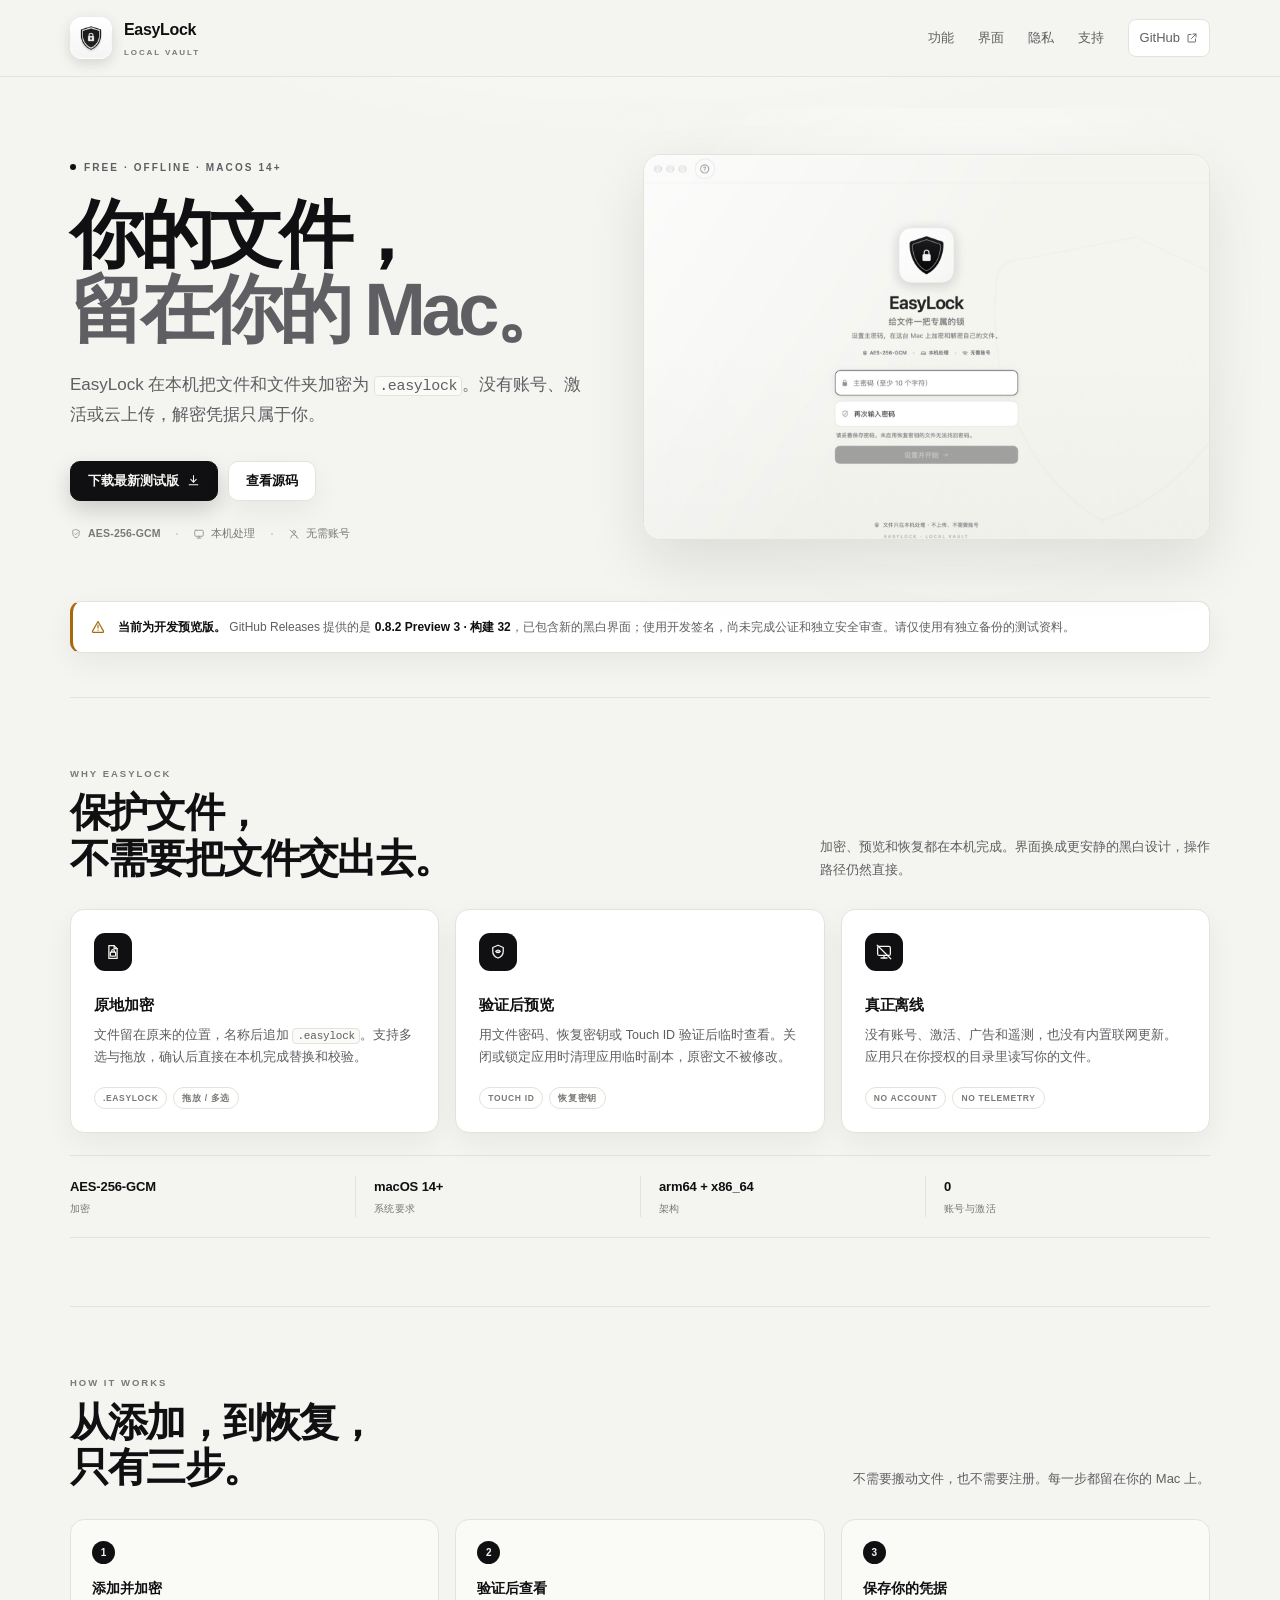
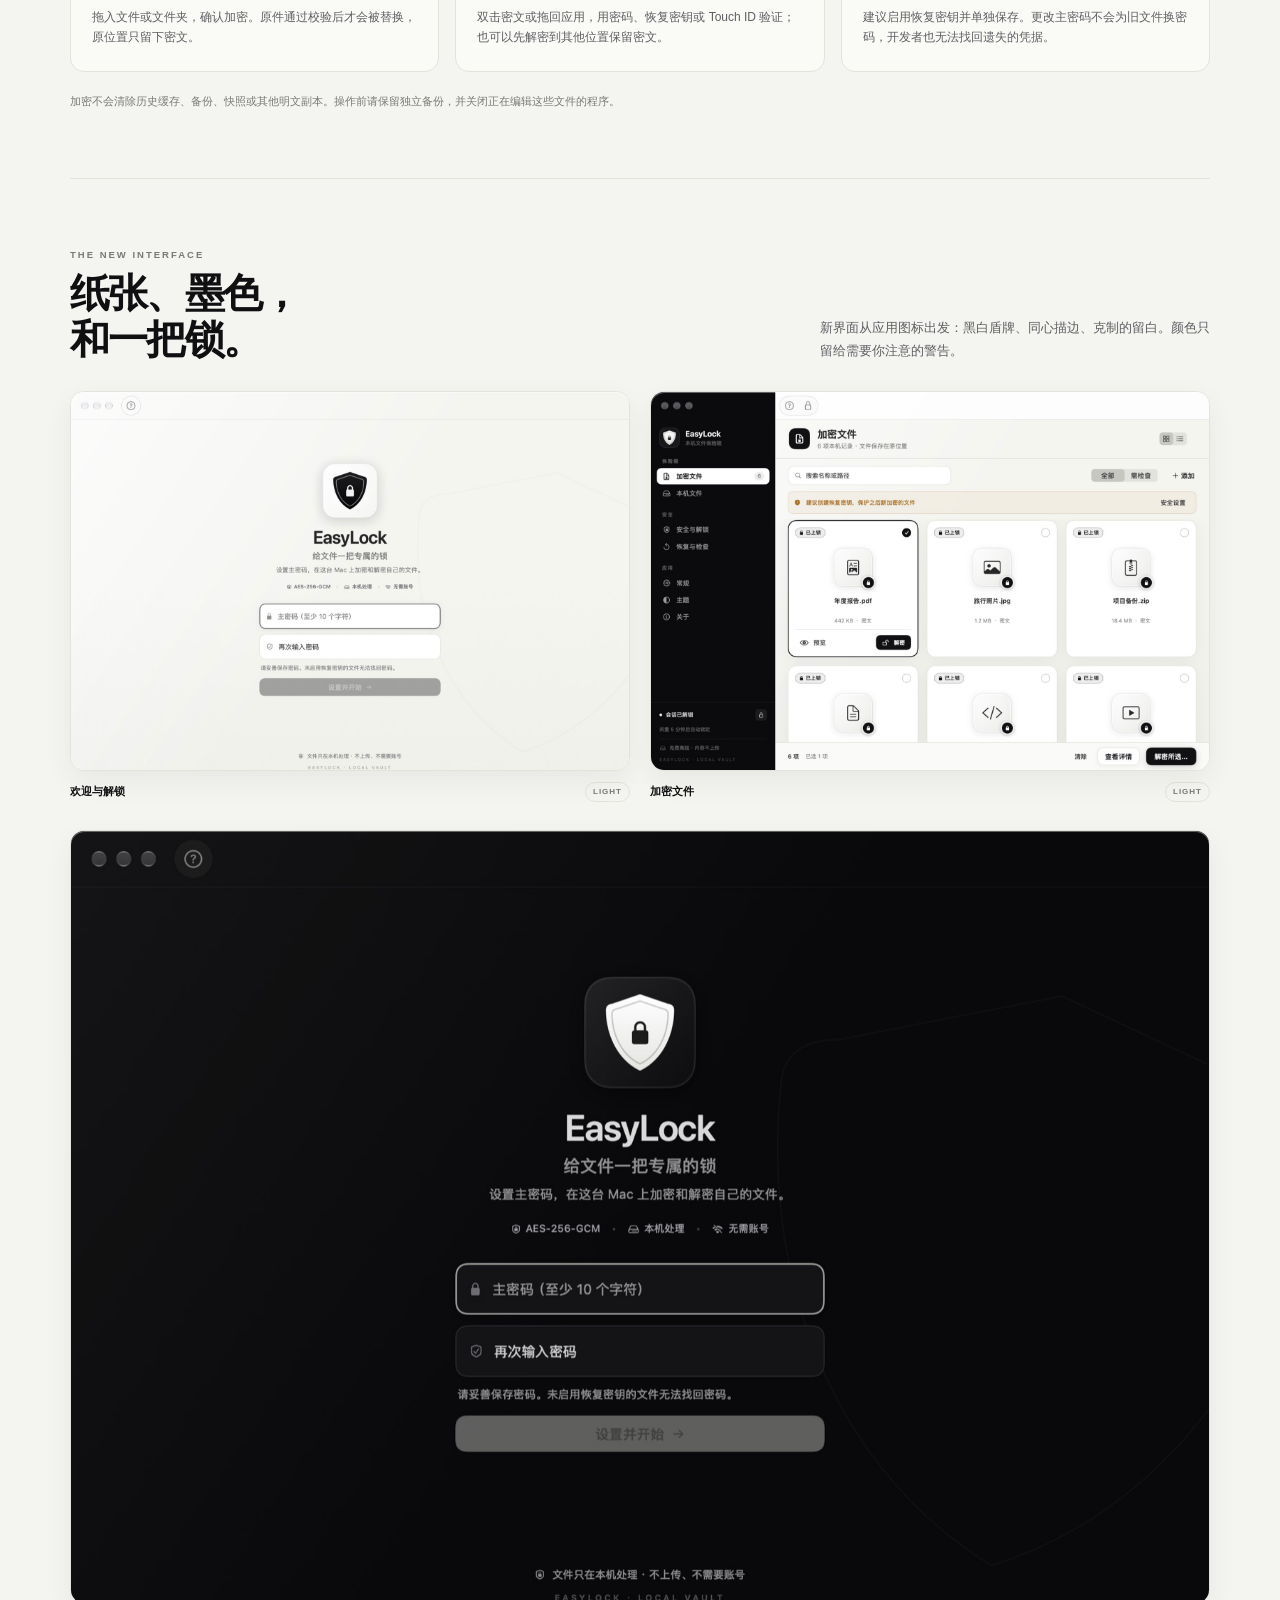
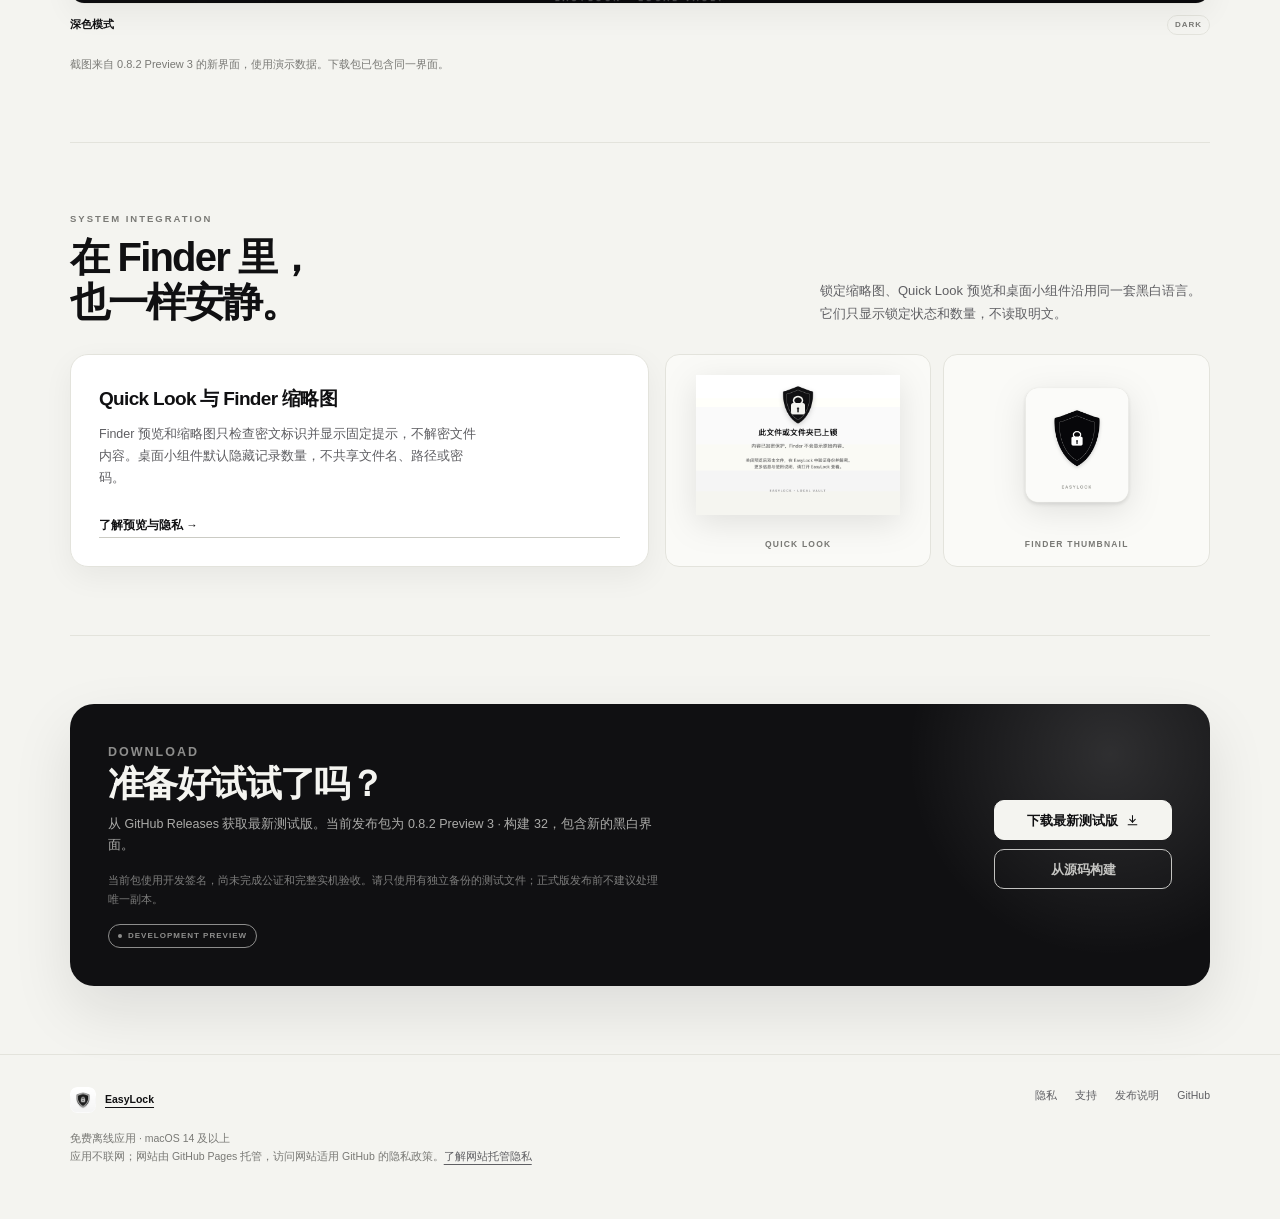
==== commit 4f5da6f2: "Release 0.8.2 preview 3 build 32 with refreshed interface Ship the new monochrome UI in an updated u" ====
--- a/docs/index.html
+++ b/docs/index.html
@@ -48,7 +48,7 @@
         <h1>你的文件，<br><span>留在你的 Mac。</span></h1>
         <p class="lead">EasyLock 在本机把文件和文件夹加密为 <code>.easylock</code>。没有账号、激活或云上传，解密凭据只属于你。</p>
         <div class="actions">
-          <a class="button primary" href="https://github.com/YQYQYQ123abc/EasyLock/releases">
+          <a class="button primary" href="https://github.com/YQYQYQ123abc/EasyLock/releases/tag/v0.8.2-preview.3">
             下载最新测试版
             <svg viewBox="0 0 24 24" fill="none" stroke="currentColor" stroke-width="1.9" stroke-linecap="round" stroke-linejoin="round" aria-hidden="true"><path d="M12 3v12"/><path d="M7 10l5 5 5-5"/><path d="M4 20h16"/></svg>
           </a>
@@ -74,7 +74,7 @@
 
     <p class="notice">
       <svg viewBox="0 0 24 24" fill="none" stroke="currentColor" stroke-width="1.8" stroke-linecap="round" stroke-linejoin="round" aria-hidden="true"><path d="M12 3.8l8.2 14.4a1.2 1.2 0 0 1-1 1.8H4.8a1.2 1.2 0 0 1-1-1.8z"/><path d="M12 9v4.5"/><path d="M12 16.8h.01"/></svg>
-      <span><strong>当前为开发预览版。</strong> GitHub Releases 提供的是 <strong>0.8.2 Preview 2 · 构建 31</strong>，使用开发签名，尚未完成公证和独立安全审查。新的黑白界面已合并到 <a href="https://github.com/YQYQYQ123abc/EasyLock/tree/main" target="_blank" rel="noopener">main 分支</a>；下一次测试包更新前，下载版界面可能不同。请仅使用有独立备份的测试资料。</span>
+      <span><strong>当前为开发预览版。</strong> GitHub Releases 提供的是 <strong>0.8.2 Preview 3 · 构建 32</strong>，已包含新的黑白界面；使用开发签名，尚未完成公证和独立安全审查。请仅使用有独立备份的测试资料。</span>
     </p>
 
     <section class="section" id="features">
@@ -175,19 +175,13 @@
         </figure>
         <figure class="figure">
           <div class="window">
-            <img src="screens/about.jpg" width="1600" height="1086" alt="EasyLock 关于页面与版本信息" loading="lazy" decoding="async">
-          </div>
-          <figcaption><strong>关于与版本</strong><span class="tag">LIGHT</span></figcaption>
-        </figure>
-        <figure class="figure">
-          <div class="window">
             <img src="screens/welcome-dark.jpg" width="1600" height="1086" alt="EasyLock 深色模式下的欢迎与解锁页面" loading="lazy" decoding="async">
           </div>
           <figcaption><strong>深色模式</strong><span class="tag">DARK</span></figcaption>
         </figure>
       </div>
 
-      <p class="section-note">截图来自 <code>main</code> 分支的新界面，使用演示数据。GitHub Releases 中的当前测试包可能仍是旧界面，下载前请注意版本说明。</p>
+      <p class="section-note">截图来自 0.8.2 Preview 3 的新界面，使用演示数据。下载包已包含同一界面。</p>
     </section>
 
     <section class="section" id="system">
@@ -228,12 +222,12 @@
         <div class="download-copy">
           <p class="section-kicker">DOWNLOAD</p>
           <h2>准备好试试了吗？</h2>
-          <p>从 GitHub Releases 获取最新测试版。当前发布包为 0.8.2 Preview 2 · 构建 31；新的黑白界面已合并到 main，下一次打包后会更新下载包。</p>
+          <p>从 GitHub Releases 获取最新测试版。当前发布包为 0.8.2 Preview 3 · 构建 32，包含新的黑白界面。</p>
           <p class="download-note">当前包使用开发签名，尚未完成公证和完整实机验收。请只使用有独立备份的测试文件；正式版发布前不建议处理唯一副本。</p>
           <span class="download-status">DEVELOPMENT PREVIEW</span>
         </div>
         <div class="download-actions">
-          <a class="button primary" href="https://github.com/YQYQYQ123abc/EasyLock/releases">
+          <a class="button primary" href="https://github.com/YQYQYQ123abc/EasyLock/releases/tag/v0.8.2-preview.3">
             下载最新测试版
             <svg viewBox="0 0 24 24" fill="none" stroke="currentColor" stroke-width="1.9" stroke-linecap="round" stroke-linejoin="round" aria-hidden="true"><path d="M12 3v12"/><path d="M7 10l5 5 5-5"/><path d="M4 20h16"/></svg>
           </a>
@@ -253,7 +247,7 @@
         <div class="footer-links">
           <a href="privacy.html">隐私</a>
           <a href="support.html">支持</a>
-          <a href="https://github.com/YQYQYQ123abc/EasyLock/blob/main/EasyLock/Distribution/ReleaseNotes/0.8.2-preview.2.md" target="_blank" rel="noopener">发布说明</a>
+          <a href="https://github.com/YQYQYQ123abc/EasyLock/blob/main/EasyLock/Distribution/ReleaseNotes/0.8.2-preview.3.md" target="_blank" rel="noopener">发布说明</a>
           <a href="https://github.com/YQYQYQ123abc/EasyLock" target="_blank" rel="noopener">GitHub</a>
         </div>
       </div>
--- a/docs/style.css
+++ b/docs/style.css
@@ -403,6 +403,8 @@
   padding: 2px 7px;
 }
 .figure .window { border-radius: var(--radius-md); box-shadow: var(--shadow-soft); }
+.gallery .figure:last-child:nth-child(odd) { grid-column: 1 / -1; }
+.gallery .figure:last-child:nth-child(odd) .window { max-width: 1140px; margin-inline: auto; }
 
 /* System integration */
 .system { display: grid; grid-template-columns: 1.03fr 0.97fr; gap: 16px; align-items: stretch; }
